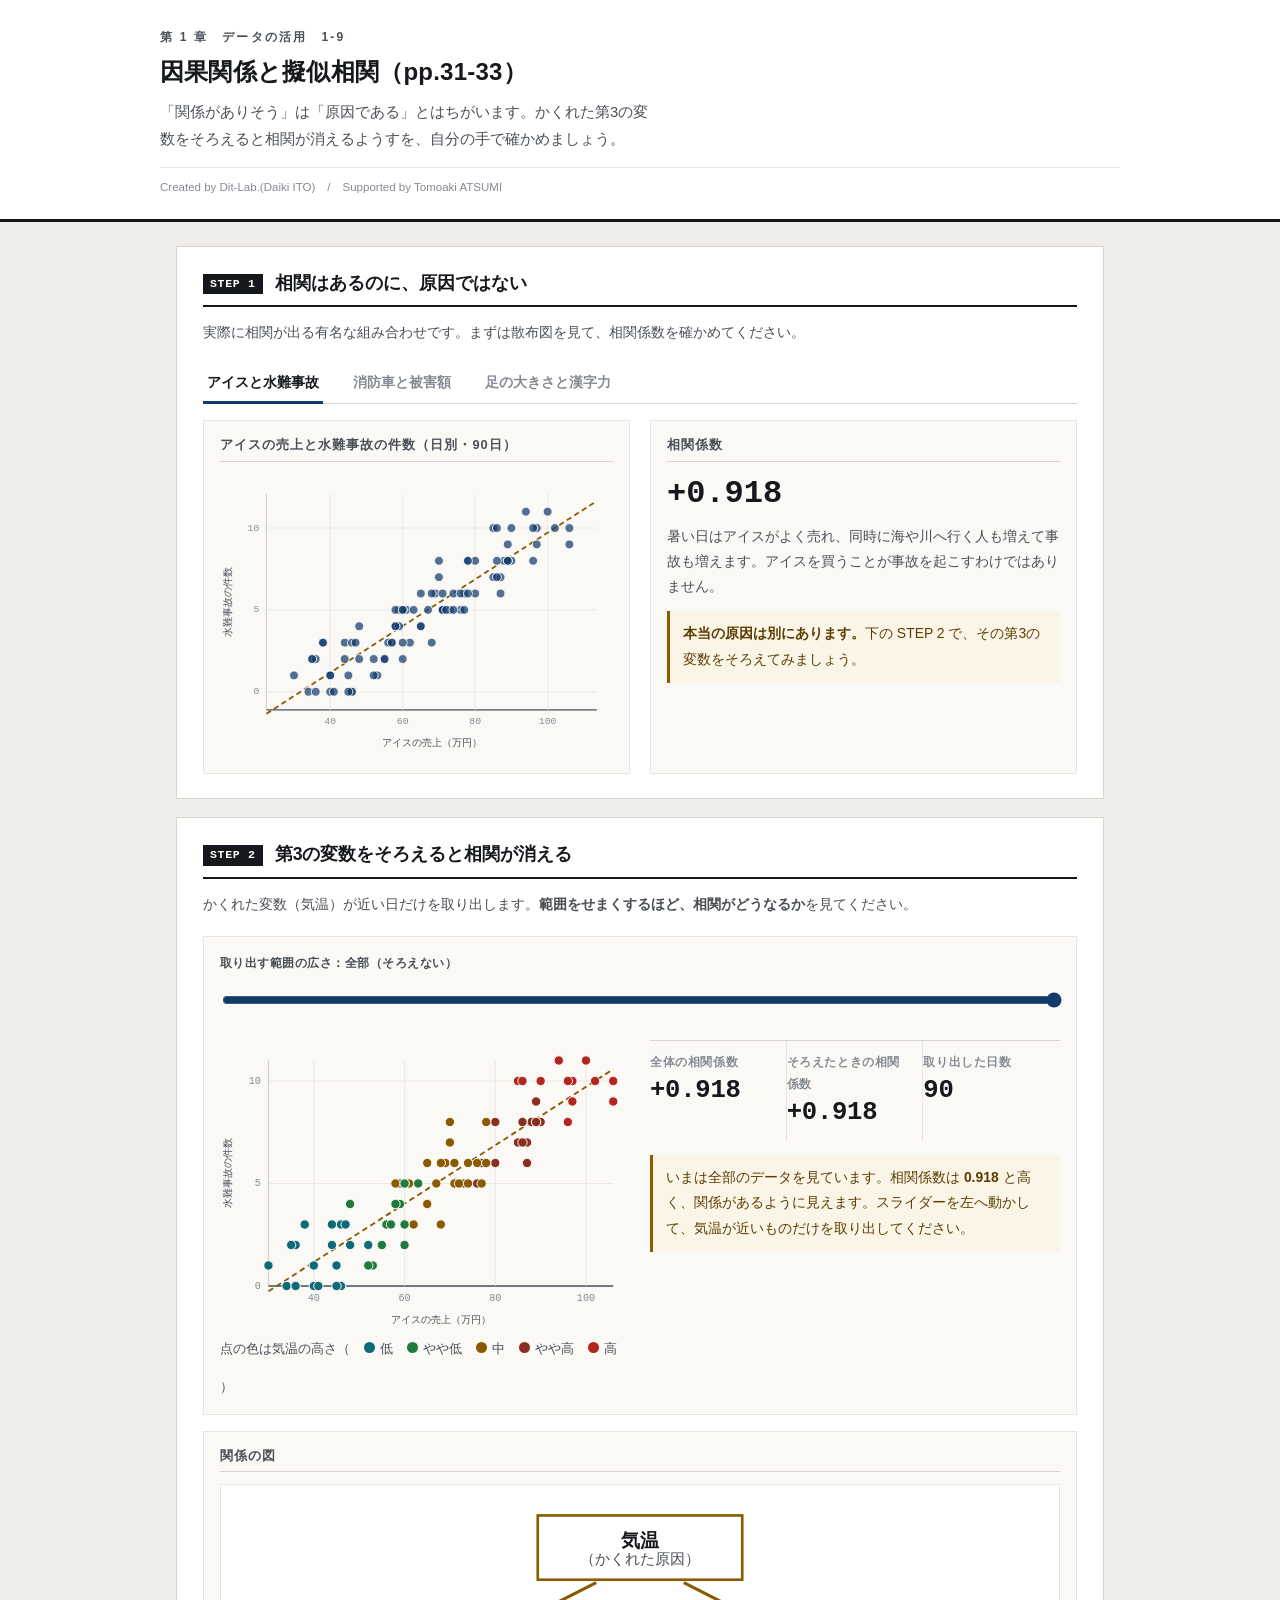
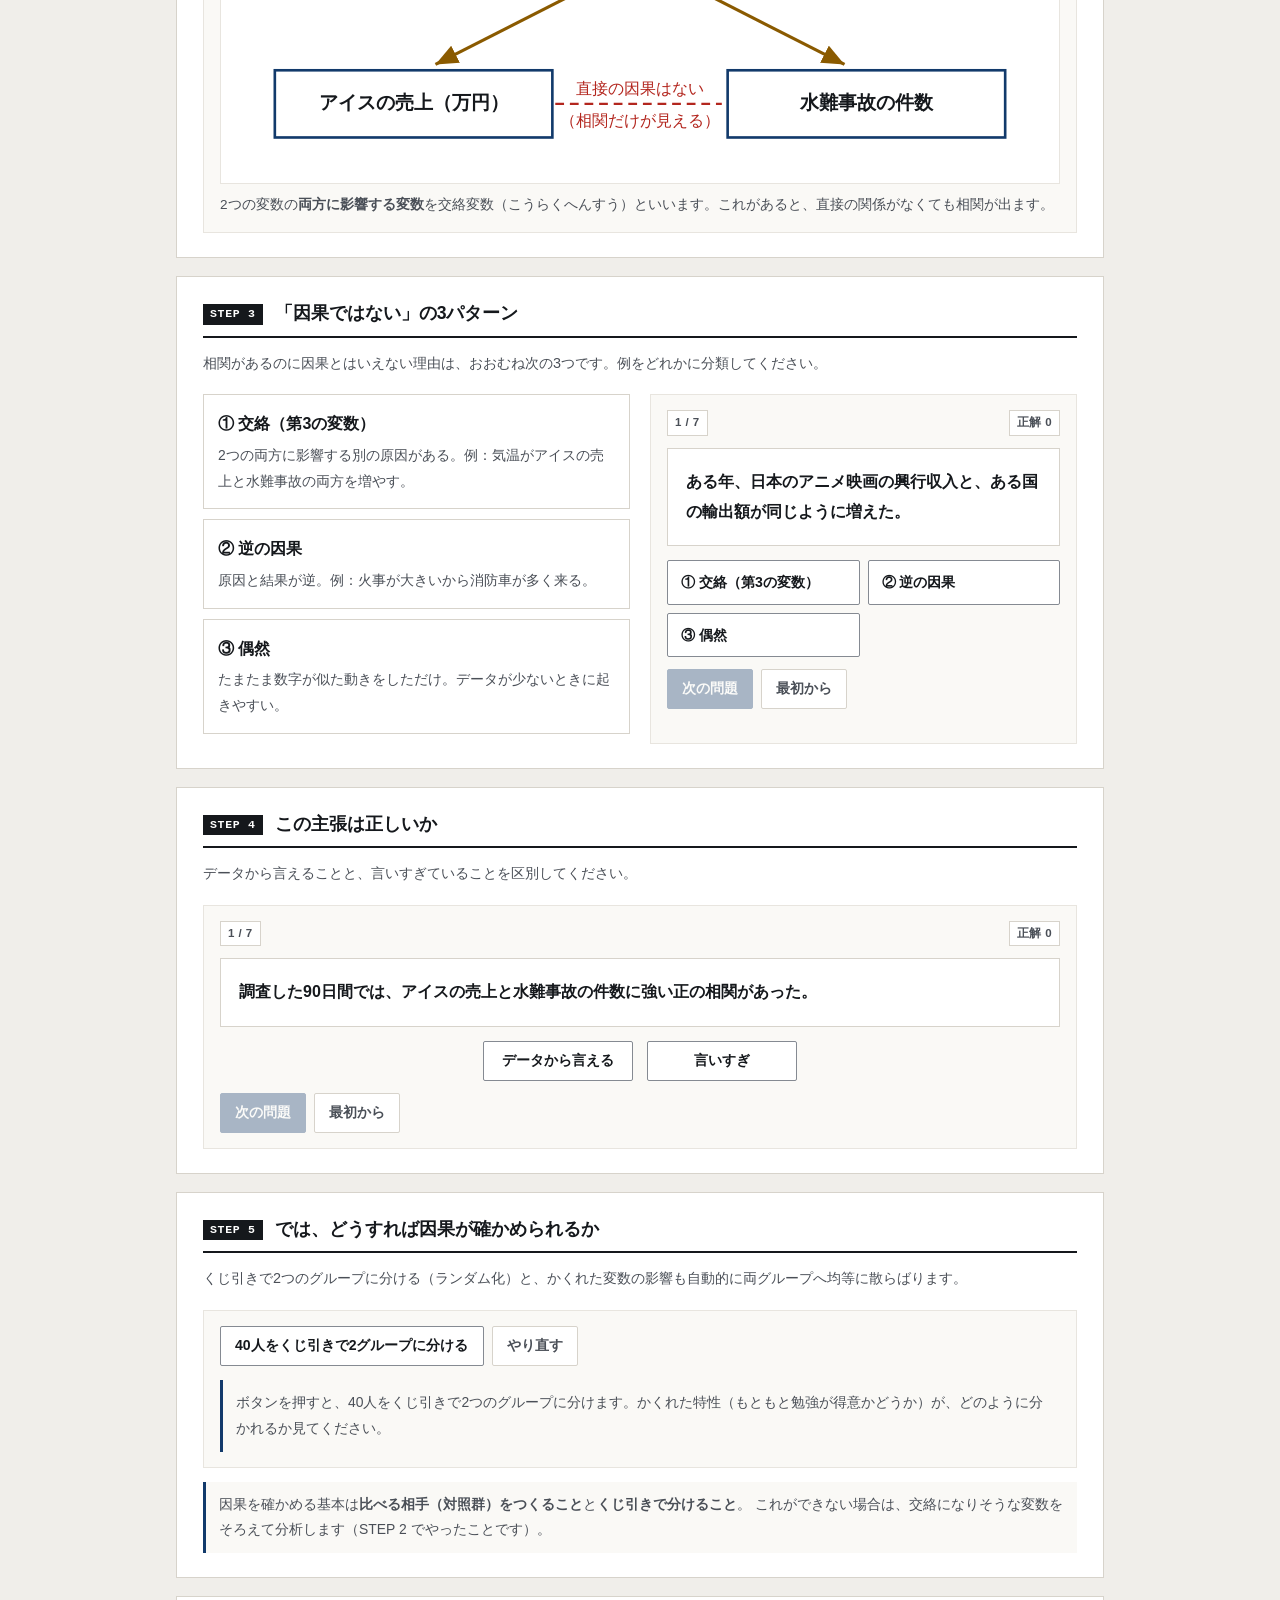
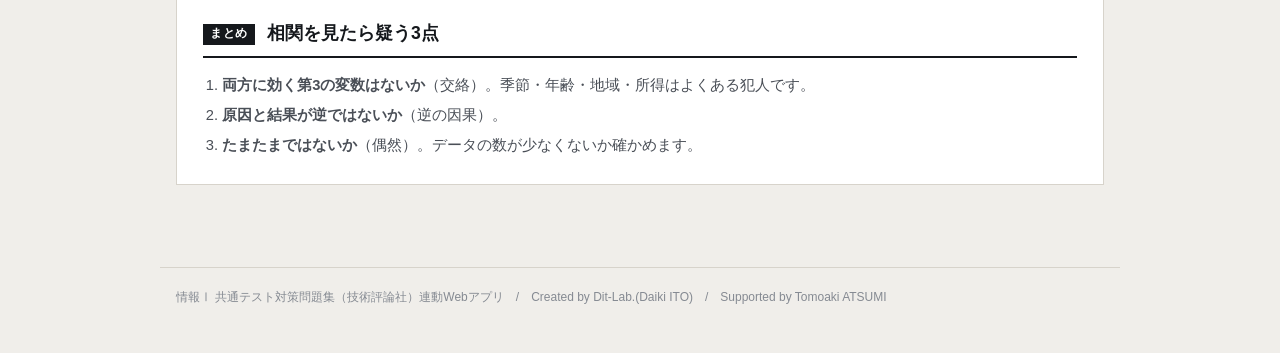
==== index.html @ 7feb1d15 "feat: Streamlit版を静的Webアプリ化しGitHub Pagesで公開" ====
<!DOCTYPE html>
<html lang="ja">
<head>
<meta charset="UTF-8">
<meta name="viewport" content="width=device-width, initial-scale=1.0">
<title>因果関係と擬似相関｜情報Ⅰ共通テスト対策問題集</title>
<meta name="description" content="「関係がありそう」は「原因である」とはちがいます。かくれた第3の変数をそろえると相関が消えるようすを、自分の手で確かめましょう。">
<link rel="icon" href="data:image/svg+xml,%3Csvg xmlns=%22http://www.w3.org/2000/svg%22 viewBox=%220 0 32 32%22%3E%3Crect width=%2232%22 height=%2232%22 fill=%22%2315181c%22/%3E%3Ctext x=%2216%22 y=%2222%22 font-size=%2218%22 font-family=%22monospace%22 fill=%22%23fff%22 text-anchor=%22middle%22%3E01%3C/text%3E%3C/svg%3E">
<link rel="stylesheet" href="css/style.css">
<link rel="stylesheet" href="css/app.css">
</head>
<body>

<header class="app-header">
  <div class="inner">
    <span class="eyebrow">第 1 章　データの活用　1-9</span>
    <h1>因果関係と擬似相関（pp.31-33）</h1>
    <p class="lead">「関係がありそう」は「原因である」とはちがいます。かくれた第3の変数をそろえると相関が消えるようすを、自分の手で確かめましょう。</p>
    <p class="credit">Created by Dit-Lab.(Daiki ITO)　/　Supported by Tomoaki ATSUMI</p>
  </div>
</header>

<main class="wrap">
  <section class="step" id="step1">
    <h2><span class="no">STEP 1</span>相関はあるのに、原因ではない</h2>
    <p class="desc">実際に相関が出る有名な組み合わせです。まずは散布図を見て、相関係数を確かめてください。</p>

    <div class="seg" role="group" aria-label="事例の切り替え">
      <button data-case="0" aria-pressed="true">アイスと水難事故</button>
      <button data-case="1" aria-pressed="false">消防車と被害額</button>
      <button data-case="2" aria-pressed="false">足の大きさと漢字力</button>
    </div>

    <div class="grid c2" style="margin-top:16px">
      <div class="panel">
        <h3 id="caseTitle"></h3>
        <div id="caseChart"></div>
        <div class="legendrow" id="caseLegend"></div>
      </div>
      <div class="panel">
        <h3>相関係数</h3>
        <div class="rbig" id="caseR">—</div>
        <p class="why" id="caseWhy" style="margin-top:10px"></p>
        <div class="note warn" style="margin-top:12px">
          <strong>本当の原因は別にあります。</strong>下の STEP 2 で、その第3の変数をそろえてみましょう。
        </div>
      </div>
    </div>
  </section>

  <section class="step" id="step2">
    <h2><span class="no">STEP 2</span>第3の変数をそろえると相関が消える</h2>
    <p class="desc">かくれた変数（<span id="lurkName"></span>）が近い日だけを取り出します。<strong>範囲をせまくするほど、相関がどうなるか</strong>を見てください。</p>

    <div class="panel">
      <label class="fld" for="strat">取り出す範囲の広さ：<span class="mono" id="stratV"></span></label>
      <input type="range" id="strat" min="1" max="10" step="1" value="10">
      <div class="grid c2" style="margin-top:14px">
        <div>
          <div id="stratChart"></div>
          <div class="legendrow" id="stratLegend"></div>
        </div>
        <div>
          <div class="metrics">
            <div class="metric"><div class="k">全体の相関係数</div><div class="v" id="rAll">—</div></div>
            <div class="metric"><div class="k">そろえたときの相関係数</div><div class="v" id="rStrat">—</div></div>
            <div class="metric"><div class="k">取り出した日数</div><div class="v" id="nStrat">—</div></div>
          </div>
          <div class="note" id="stratNote" style="margin-top:14px"></div>
        </div>
      </div>
    </div>

    <div class="panel" style="margin-top:16px">
      <h3>関係の図</h3>
      <div class="diagram" id="diagram"></div>
      <p class="why" style="margin-top:8px">2つの変数の<strong>両方に影響する変数</strong>を交絡変数（こうらくへんすう）といいます。これがあると、直接の関係がなくても相関が出ます。</p>
    </div>
  </section>

  <section class="step" id="step3">
    <h2><span class="no">STEP 3</span>「因果ではない」の3パターン</h2>
    <p class="desc">相関があるのに因果とはいえない理由は、おおむね次の3つです。例をどれかに分類してください。</p>

    <div class="grid c2">
      <div>
        <div class="patcard"><b>① 交絡（第3の変数）</b><p>2つの両方に影響する別の原因がある。例：気温がアイスの売上と水難事故の両方を増やす。</p></div>
        <div class="patcard"><b>② 逆の因果</b><p>原因と結果が逆。例：火事が大きいから消防車が多く来る。</p></div>
        <div class="patcard"><b>③ 偶然</b><p>たまたま数字が似た動きをしただけ。データが少ないときに起きやすい。</p></div>
      </div>
      <div class="panel">
        <div class="qhead">
          <span class="badge" id="pProgress">1 / 1</span>
          <span class="badge">正解 <span class="score" id="pScore">0</span></span>
        </div>
        <div class="card-q"><div class="q-scene" id="pText"></div></div>
        <div class="choice4" id="pChoices"></div>
        <div class="note" id="pFb" hidden style="margin-top:12px"></div>
        <div class="btn-row" style="margin-top:12px">
          <button class="btn primary" id="pNext" disabled>次の問題</button>
          <button class="btn ghost" id="pReset">最初から</button>
        </div>
      </div>
    </div>
  </section>

  <section class="step" id="step4">
    <h2><span class="no">STEP 4</span>この主張は正しいか</h2>
    <p class="desc">データから言えることと、言いすぎていることを区別してください。</p>
    <div class="panel">
      <div class="qhead">
        <span class="badge" id="jProgress">1 / 1</span>
        <span class="badge">正解 <span class="score" id="jScore">0</span></span>
      </div>
      <div class="card-q"><div class="q-scene" id="jText"></div></div>
      <div class="btn-row" style="justify-content:center;gap:14px">
        <button class="btn" id="jOk" style="min-width:150px">データから言える</button>
        <button class="btn" id="jNg" style="min-width:150px">言いすぎ</button>
      </div>
      <div class="note" id="jFb" hidden style="margin-top:12px"></div>
      <div class="btn-row" style="margin-top:12px">
        <button class="btn primary" id="jNext" disabled>次の問題</button>
        <button class="btn ghost" id="jReset">最初から</button>
      </div>
    </div>
  </section>

  <section class="step" id="step5">
    <h2><span class="no">STEP 5</span>では、どうすれば因果が確かめられるか</h2>
    <p class="desc">くじ引きで2つのグループに分ける（ランダム化）と、かくれた変数の影響も自動的に両グループへ均等に散らばります。</p>
    <div class="panel">
      <div class="btn-row">
        <button class="btn" id="runTrial">40人をくじ引きで2グループに分ける</button>
        <button class="btn ghost" id="resetTrial">やり直す</button>
      </div>
      <div id="trialChart" style="margin-top:14px"></div>
      <div class="note" id="trialNote" style="margin-top:12px"></div>
    </div>
    <div class="note info" style="margin-top:14px">
      因果を確かめる基本は<strong>比べる相手（対照群）をつくること</strong>と<strong>くじ引きで分けること</strong>。
      これができない場合は、交絡になりそうな変数をそろえて分析します（STEP 2 でやったことです）。
    </div>
  </section>

  <section class="step">
    <h2><span class="no">まとめ</span>相関を見たら疑う3点</h2>
    <ol style="margin:0;padding-left:1.3em;color:var(--ink-2);font-size:.92rem;line-height:2.05">
      <li><strong>両方に効く第3の変数はないか</strong>（交絡）。季節・年齢・地域・所得はよくある犯人です。</li>
      <li><strong>原因と結果が逆ではないか</strong>（逆の因果）。</li>
      <li><strong>たまたまではないか</strong>（偶然）。データの数が少なくないか確かめます。</li>
    </ol>
  </section>

</main>

<footer class="app-footer">
  情報Ⅰ 共通テスト対策問題集（技術評論社）連動Webアプリ　/　Created by Dit-Lab.(Daiki ITO)　/　Supported by Tomoaki ATSUMI
</footer>

<script src="js/chart.js"></script>
<script src="js/app.js"></script>
</body>
</html>
---- css/style.css ----
/* =========================================================
   情報Ⅰ 共通テスト対策問題集 — Web アプリ共通スタイル
   紙面（参考書）に寄せた設計。装飾色は使わず、色は意味を持つときだけ。
   ========================================================= */

:root{
  --paper:#ffffff;
  --paper-2:#faf9f6;      /* うすい紙 */
  --bg:#f0eeea;           /* 台紙 */
  --ink:#15181c;
  --ink-2:#4a4f57;
  --ink-3:#858a92;
  --rule:#d7d3cb;         /* 罫線 */
  --rule-2:#e8e5df;
  --accent:#123a6b;       /* 濃紺。主要操作と現在地だけに使う */
  --accent-w:#e9eef6;
  --zero:#c0392b;         /* 左＝0 */
  --one:#1d4ed8;          /* 右＝1 */
  --ok:#1f7a3d;   --ok-bg:#eef6f0;
  --ng:#b3261e;   --ng-bg:#fbefee;
  --warn:#8a5a00; --warn-bg:#fbf5e8;
  --font:"Hiragino Kaku Gothic ProN","Hiragino Sans","Yu Gothic Medium","Yu Gothic",
         "Noto Sans JP",Meiryo,-apple-system,BlinkMacSystemFont,sans-serif;
  --mono:"SFMono-Regular",Menlo,Consolas,"Courier New",monospace;
}

*{box-sizing:border-box}
[hidden]{display:none !important}
html{-webkit-text-size-adjust:100%}
body{
  margin:0; background:var(--bg); color:var(--ink);
  font-family:var(--font); font-size:16px; line-height:1.85;
  font-feature-settings:"palt" 1;
}
h1,h2,h3,h4{line-height:1.45; margin:0; font-weight:700}
p{margin:0 0 .75em} p:last-child{margin-bottom:0}
a{color:var(--accent)}

/* ---------- 標題 ---------- */
.app-header{background:var(--paper); border-bottom:3px solid var(--ink); padding:26px 20px 20px}
.app-header .inner{max-width:960px; margin:0 auto}
.app-header .eyebrow{
  font-size:.75rem; font-weight:700; color:var(--ink-2); letter-spacing:.18em;
  display:block; margin-bottom:7px;
}
.app-header h1{font-size:1.5rem; letter-spacing:.01em}
.app-header .lead{font-size:.92rem; color:var(--ink-2); margin-top:9px; max-width:60ch}
.app-header .credit{
  font-size:.72rem; color:var(--ink-3); margin-top:14px;
  padding-top:9px; border-top:1px solid var(--rule-2);
}

/* ---------- 版面 ---------- */
.wrap{max-width:960px; margin:0 auto; padding:24px 16px 64px}
.step{background:var(--paper); border:1px solid var(--rule); padding:24px 26px; margin-bottom:18px}
.step > h2{
  display:flex; align-items:baseline; gap:12px; font-size:1.1rem;
  padding-bottom:9px; border-bottom:2px solid var(--ink); margin-bottom:12px;
}
.step > h2 .no{
  flex:none; font-family:var(--mono); font-size:.72rem; font-weight:700;
  background:var(--ink); color:var(--paper); padding:2px 7px; letter-spacing:.06em;
  position:relative; top:-2px;
}
.step > .desc{color:var(--ink-2); font-size:.9rem; margin-bottom:18px}
.step[hidden]{display:none}

.grid{display:grid; gap:20px}
.grid > *{min-width:0}          /* 子の中身で列が広がるのを防ぐ */
@media(min-width:800px){ .grid.c2{grid-template-columns:1fr 1fr} }

.panel{border:1px solid var(--rule-2); background:var(--paper-2); padding:15px 16px; min-width:0}
.panel > h3{
  font-size:.8rem; font-weight:700; color:var(--ink-2); letter-spacing:.08em;
  margin-bottom:12px; padding-bottom:6px; border-bottom:1px solid var(--rule);
}

/* ---------- 部品 ---------- */
.btn{
  appearance:none; border:1px solid var(--ink-3); background:var(--paper); color:var(--ink);
  font-family:inherit; font-size:.88rem; font-weight:700; padding:8px 14px;
  border-radius:2px; cursor:pointer; min-height:40px; line-height:1.4;
  transition:background .12s, border-color .12s, color .12s;
}
.btn:hover:not(:disabled){background:var(--accent-w); border-color:var(--accent); color:var(--accent)}
.btn:disabled{opacity:.35; cursor:not-allowed}
.btn.primary{background:var(--accent); color:var(--paper); border-color:var(--accent)}
.btn.primary:hover:not(:disabled){background:#0d2c53; color:var(--paper)}
.btn.ghost{border-color:var(--rule); color:var(--ink-2)}
.btn.sm{font-size:.8rem; padding:5px 10px; min-height:34px}
.btn-row{display:flex; flex-wrap:wrap; gap:8px; align-items:center}

/* タブ（見出し下線式） */
.seg{display:flex; gap:0; border-bottom:1px solid var(--rule)}
.seg button{
  appearance:none; border:0; background:transparent; font-family:inherit; font-size:.88rem;
  font-weight:700; color:var(--ink-3); padding:9px 4px; margin-right:26px; cursor:pointer;
  border-bottom:3px solid transparent; margin-bottom:-1px; min-height:40px;
}
.seg button:hover{color:var(--ink-2)}
.seg button[aria-pressed="true"]{color:var(--ink); border-bottom-color:var(--accent)}

label.fld{display:block; font-size:.78rem; font-weight:700; color:var(--ink-2); margin-bottom:5px; letter-spacing:.04em}
input[type=text], textarea, input[type=number]{
  width:100%; font-family:inherit; font-size:1rem; color:var(--ink);
  border:1px solid var(--ink-3); border-radius:2px; padding:9px 11px;
  background:var(--paper); min-height:42px;
}
input:focus, textarea:focus{outline:2px solid var(--accent); outline-offset:-1px; border-color:var(--accent)}
.btn:focus-visible, .seg button:focus-visible, .node-card:focus-visible{outline:2px solid var(--accent); outline-offset:2px}
textarea{resize:vertical; line-height:1.7}
.mono{font-family:var(--mono)}

table.tbl{width:100%; border-collapse:collapse; font-size:.89rem}
table.tbl th, table.tbl td{border-bottom:1px solid var(--rule-2); padding:7px 10px; text-align:right}
table.tbl th:first-child, table.tbl td:first-child{text-align:left}
table.tbl thead th{border-bottom:1.5px solid var(--ink); font-size:.76rem; color:var(--ink-2); font-weight:700; white-space:nowrap}
.tbl-scroll{overflow-x:auto; -webkit-overflow-scrolling:touch; max-width:100%}

.note{padding:10px 13px; font-size:.87rem; border-left:3px solid var(--ink-3); background:var(--paper-2)}
.note.ok{background:var(--ok-bg); border-left-color:var(--ok); color:#123f22}
.note.ng{background:var(--ng-bg); border-left-color:var(--ng); color:#6d1a15}
.note.info{background:var(--paper-2); border-left-color:var(--accent); color:var(--ink-2)}
.note.warn{background:var(--warn-bg); border-left-color:var(--warn); color:#5c3d00}
.note[hidden]{display:none}

.badge{
  display:inline-block; font-size:.72rem; font-weight:700; padding:1px 7px;
  border:1px solid var(--rule); color:var(--ink-2); background:var(--paper); letter-spacing:.04em;
}

/* 数値は罫線で仕切るだけ。カードにしない */
.metrics{display:flex; flex-wrap:wrap; gap:0; border-top:1px solid var(--rule)}
.metric{flex:1 1 130px; padding:11px 14px 11px 0; border-right:1px solid var(--rule-2)}
.metric:last-child{border-right:0}
.metric .k{font-size:.74rem; color:var(--ink-3); font-weight:700; letter-spacing:.05em}
.metric .v{font-size:1.6rem; font-weight:700; line-height:1.3; font-family:var(--mono); letter-spacing:-.01em}
.metric .s{font-size:.76rem; color:var(--ink-2)}

.bit0{color:var(--zero); font-weight:700}
.bit1{color:var(--one); font-weight:700}

.app-footer{
  max-width:960px; margin:0 auto; padding:18px 16px 44px; color:var(--ink-3);
  font-size:.75rem; border-top:1px solid var(--rule);
}
.sr-only{position:absolute;width:1px;height:1px;overflow:hidden;clip:rect(0 0 0 0);white-space:nowrap}

@media(max-width:640px){
  body{font-size:15px}
  .app-header{padding:20px 16px 16px}
  .app-header h1{font-size:1.16rem}
  .wrap{padding:16px 12px 52px}
  .step{padding:18px 15px}
  .seg button{margin-right:18px; font-size:.84rem}
  .metric{flex-basis:50%; border-right:0}
}
@media (prefers-reduced-motion:reduce){ *{animation:none!important; transition:none!important} }
---- css/app.css ----
.qhead{display:flex; justify-content:space-between; align-items:center; margin-bottom:12px}
.card-q{border:1px solid var(--rule); background:var(--paper); padding:18px; margin-bottom:14px}
.q-scene{font-size:1rem; font-weight:700; line-height:1.9}
.choice4{display:grid; gap:8px; grid-template-columns:repeat(auto-fit,minmax(150px,1fr))}
.choice4 .btn{text-align:left; line-height:1.6; padding:10px 13px}
.choice4 .btn.correct{background:var(--ok-bg); border-color:var(--ok); color:var(--ok)}
.choice4 .btn.wrong{background:var(--ng-bg); border-color:var(--ng); color:var(--ng)}
.choice4.locked{pointer-events:none}
input[type=range]{width:100%; accent-color:var(--accent); height:34px}
.rbig{font-family:var(--mono); font-size:2rem; font-weight:700; line-height:1.25}
.why{font-size:.85rem; color:var(--ink-2); line-height:1.85}
.legendrow{display:flex; gap:14px; flex-wrap:wrap; font-size:.8rem; color:var(--ink-2); margin-top:8px}
.legendrow i{display:inline-block; width:11px; height:11px; margin-right:5px; border-radius:50%}
.diagram{border:1px solid var(--rule-2); background:var(--paper); padding:10px}
.diagram svg{display:block; margin:0 auto; max-width:100%}
.patcard{border:1px solid var(--rule); background:var(--paper); padding:14px; margin-bottom:10px}
.patcard b{display:block; margin-bottom:4px}
.patcard p{font-size:.87rem; color:var(--ink-2); margin:0}
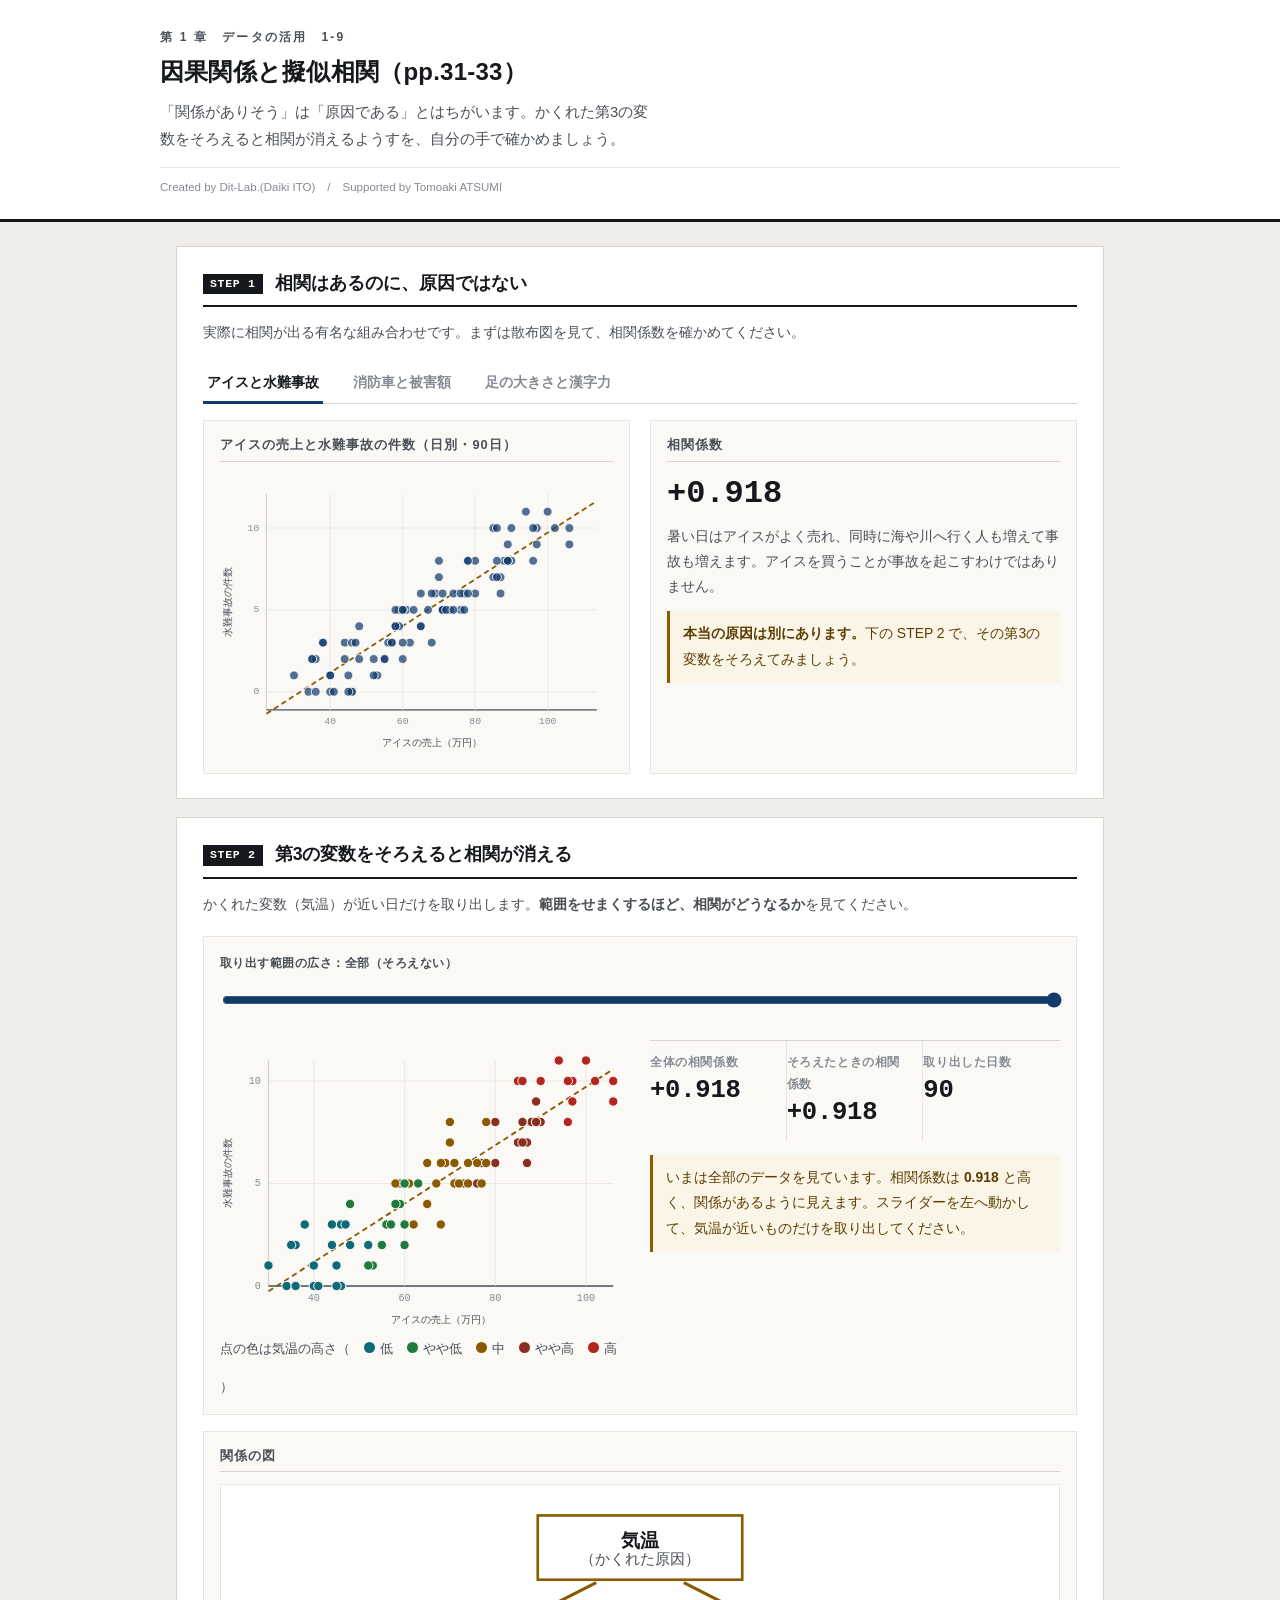
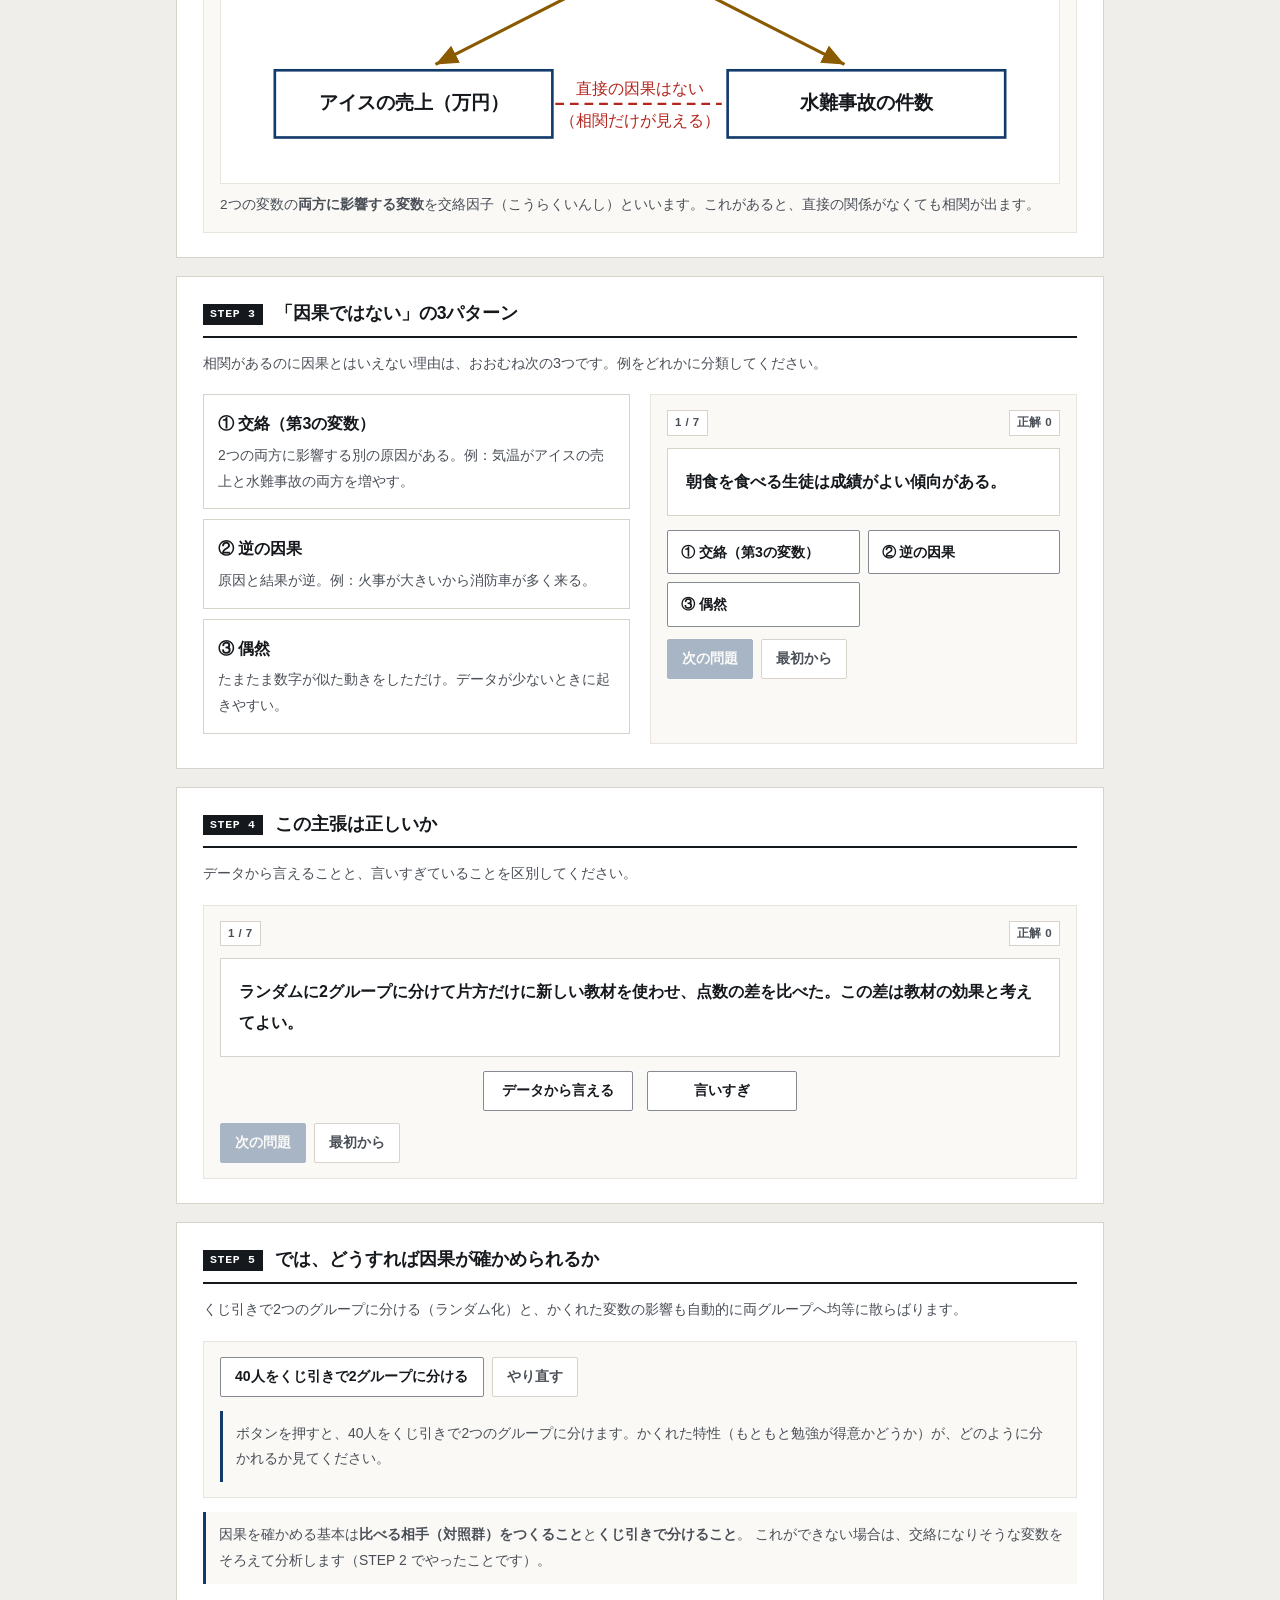
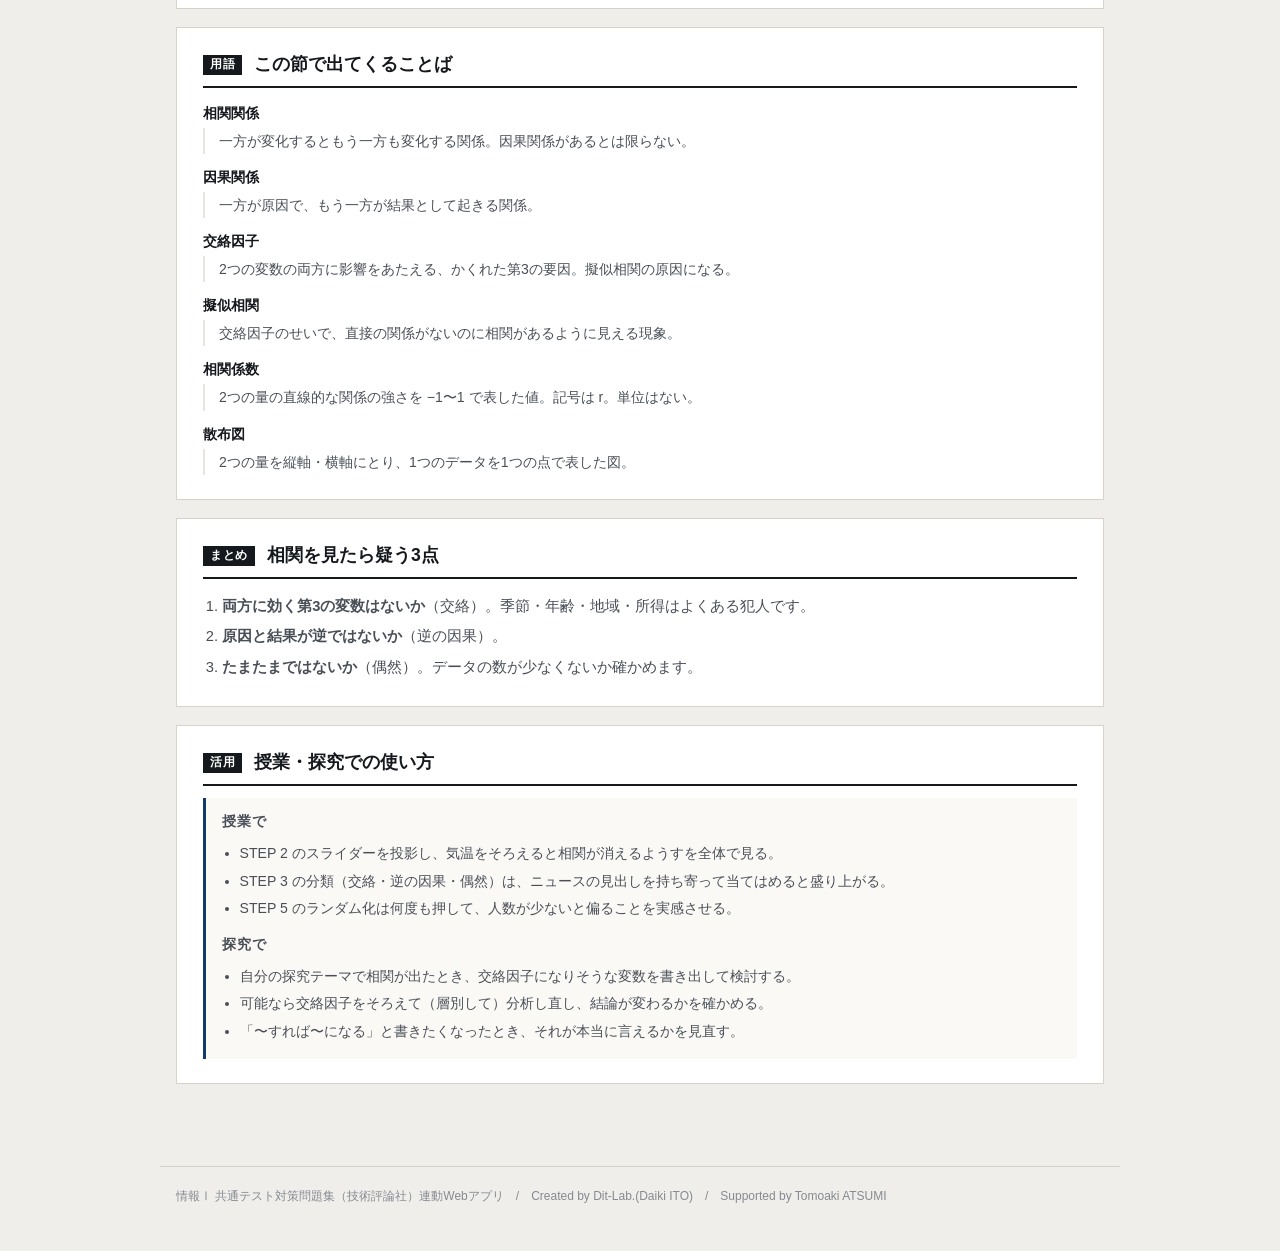
==== commit 11d3cd4f: "fix: 本文の用語に合わせ「交絡変数」を「交絡因子」に統一" ====
--- a/index.html
+++ b/index.html
@@ -74,7 +74,7 @@
     <div class="panel" style="margin-top:16px">
       <h3>関係の図</h3>
       <div class="diagram" id="diagram"></div>
-      <p class="why" style="margin-top:8px">2つの変数の<strong>両方に影響する変数</strong>を交絡変数（こうらくへんすう）といいます。これがあると、直接の関係がなくても相関が出ます。</p>
+      <p class="why" style="margin-top:8px">2つの変数の<strong>両方に影響する変数</strong>を交絡因子（こうらくいんし）といいます。これがあると、直接の関係がなくても相関が出ます。</p>
     </div>
   </section>
 
@@ -142,6 +142,12 @@
     </div>
   </section>
 
+
+  <section class="step" id="glossary">
+    <h2><span class="no">用語</span>この節で出てくることば</h2>
+    <div id="glossBox"></div>
+  </section>
+
   <section class="step">
     <h2><span class="no">まとめ</span>相関を見たら疑う3点</h2>
     <ol style="margin:0;padding-left:1.3em;color:var(--ink-2);font-size:.92rem;line-height:2.05">
@@ -151,13 +157,33 @@
     </ol>
   </section>
 
+  <section class="step">
+    <h2><span class="no">活用</span>授業・探究での使い方</h2>
+    <div class="use-note">
+      <h3>授業で</h3>
+      <ul>
+        <li>STEP 2 のスライダーを投影し、気温をそろえると相関が消えるようすを全体で見る。</li>
+        <li>STEP 3 の分類（交絡・逆の因果・偶然）は、ニュースの見出しを持ち寄って当てはめると盛り上がる。</li>
+        <li>STEP 5 のランダム化は何度も押して、人数が少ないと偏ることを実感させる。</li>
+      </ul>
+      <h3 style="margin-top:12px">探究で</h3>
+      <ul>
+        <li>自分の探究テーマで相関が出たとき、交絡因子になりそうな変数を書き出して検討する。</li>
+        <li>可能なら交絡因子をそろえて（層別して）分析し直し、結論が変わるかを確かめる。</li>
+        <li>「〜すれば〜になる」と書きたくなったとき、それが本当に言えるかを見直す。</li>
+      </ul>
+    </div>
+  </section>
+
 </main>
 
 <footer class="app-footer">
   情報Ⅰ 共通テスト対策問題集（技術評論社）連動Webアプリ　/　Created by Dit-Lab.(Daiki ITO)　/　Supported by Tomoaki ATSUMI
 </footer>
 
+<script src="js/tools.js"></script>
 <script src="js/chart.js"></script>
+<script src="js/terms.js"></script>
 <script src="js/app.js"></script>
 </body>
 </html>
--- a/css/style.css
+++ b/css/style.css
@@ -156,3 +156,89 @@
   .metric{flex-basis:50%; border-right:0}
 }
 @media (prefers-reduced-motion:reduce){ *{animation:none!important; transition:none!important} }
+
+/* ---------- 自分のデータ・共有・印刷 ---------- */
+.toolbar{display:flex; flex-wrap:wrap; gap:8px; align-items:center; margin-top:12px;
+  padding-top:12px; border-top:1px solid var(--rule-2)}
+.toolbar .hint{font-size:.78rem; color:var(--ink-3)}
+.paste-area{width:100%; min-height:110px; font-family:var(--mono); font-size:.86rem}
+.use-note{background:var(--paper-2); border-left:3px solid var(--accent); padding:14px 16px; font-size:.88rem}
+.use-note h3{font-size:.86rem; letter-spacing:.06em; margin-bottom:8px; color:var(--ink-2)}
+.use-note ol, .use-note ul{margin:0; padding-left:1.25em; line-height:1.95; color:var(--ink-2)}
+
+@media print{
+  body{background:#fff}
+  .app-header{border-bottom:2px solid #000}
+  .step{border:1px solid #bbb; break-inside:avoid; page-break-inside:avoid; margin-bottom:12px}
+  .btn, .seg, .toolbar, input[type=range]{display:none !important}
+  .note{border-left-width:2px}
+  a[href]:after{content:""}
+}
+
+/* ---------- 入力グリッド ---------- */
+.dg-scroll{overflow:auto; -webkit-overflow-scrolling:touch; border:1px solid var(--rule); background:var(--paper); max-height:420px}
+table.dg{border-collapse:collapse; font-family:var(--mono); font-size:.9rem; min-width:100%}
+table.dg th, table.dg td{border:1px solid var(--rule-2); padding:0}
+table.dg thead th{background:var(--paper-2); position:sticky; top:0; z-index:2}
+table.dg .dg-n{background:var(--paper-2); color:var(--ink-3); font-size:.76rem; font-weight:400;
+  text-align:center; min-width:34px; padding:0 4px; position:sticky; left:0; z-index:1}
+table.dg .dg-corner{background:var(--paper-2); min-width:34px; position:sticky; left:0; z-index:3}
+table.dg .dg-act{background:var(--paper-2); width:34px}
+.dg-h, .dg-c{width:100%; min-width:96px; border:0; background:transparent; font-family:inherit;
+  font-size:.9rem; padding:8px 9px; color:var(--ink); min-height:38px}
+.dg-h{font-weight:700; font-family:var(--font); font-size:.82rem; color:var(--ink-2)}
+.dg-c.num{text-align:right}
+.dg-c:focus, .dg-h:focus{outline:2px solid var(--accent); outline-offset:-2px; background:var(--accent-w)}
+.dg-del{border:0; background:transparent; color:var(--ink-3); cursor:pointer; width:32px; height:34px; font-size:1rem}
+.dg-del:hover{color:var(--ng)}
+.dg-tools{display:flex; flex-wrap:wrap; gap:8px; align-items:center; margin-top:10px}
+.dg-hint{font-size:.76rem; color:var(--ink-3)}
+
+/* ---------- ファイル読み込み ---------- */
+.filebox{display:flex; flex-wrap:wrap; gap:10px; align-items:center; padding:12px;
+  border:1px dashed var(--rule); background:var(--paper-2)}
+.filebox input[type=file]{font-size:.85rem; font-family:inherit; max-width:100%}
+.filebox .sel{max-width:220px}
+.filelabel{display:inline-flex; align-items:center; gap:6px; font-size:.85rem; font-weight:700;
+  border:1px solid var(--ink-3); background:var(--paper); padding:8px 14px; border-radius:2px; cursor:pointer; min-height:40px}
+.filelabel:hover{border-color:var(--accent); color:var(--accent); background:var(--accent-w)}
+.filelabel input{display:none}
+
+/* ---------- 用語解説 ---------- */
+.term{position:relative; border-bottom:1.5px dotted var(--accent); cursor:help; color:var(--accent); font-weight:700}
+.term .term-pop{display:none; position:absolute; left:0; top:1.7em; z-index:50; width:min(300px,78vw);
+  background:var(--paper); border:1px solid var(--ink-3); box-shadow:0 6px 20px rgba(0,0,0,.14);
+  padding:10px 12px; font-size:.82rem; font-weight:400; color:var(--ink-2); line-height:1.75;
+  border-left:3px solid var(--accent); cursor:auto; text-align:left}
+.term .term-pop b{display:block; color:var(--ink); font-size:.86rem; margin-bottom:3px}
+.term.open .term-pop{display:block}
+dl.gloss{margin:0; font-size:.88rem}
+dl.gloss dt{font-weight:700; color:var(--ink); margin-top:10px}
+dl.gloss dt:first-child{margin-top:0}
+dl.gloss dd{margin:2px 0 0; color:var(--ink-2); line-height:1.85; padding-left:1em; border-left:2px solid var(--rule-2)}
+@media print{ .term{border-bottom:0; color:inherit} .term .term-pop{display:none !important} }
+
+/* ---------- スマホ・タブレット ---------- */
+@media (max-width:1024px){
+  /* iOS で入力時に画面が勝手に拡大するのを防ぐ（16px 未満だとズームする） */
+  input[type=text], input[type=number], textarea, select, .dg-c, .dg-h{ font-size:16px }
+  .dg-c, .dg-h{ min-width:110px }
+}
+@media (max-width:820px){
+  .grid.c2{grid-template-columns:1fr}
+  .dg-scroll{max-height:340px}
+  .filebox{flex-direction:column; align-items:stretch}
+  .filebox .sel{max-width:100%}
+  .term .term-pop{left:auto; right:0; width:min(280px,86vw)}
+}
+@media (max-width:480px){
+  .step > h2{font-size:1rem; flex-wrap:wrap}
+  .metrics{gap:0}
+  .metric{flex-basis:50%; padding-right:10px}
+  .metric .v{font-size:1.3rem}
+  .btn{padding:8px 12px}
+  .dg-tools{gap:6px}
+  .dg-hint{width:100%}
+}
+/* タッチ操作でのスクロールを滑らかに */
+.tbl-scroll, .dg-scroll, .tree-box{ -webkit-overflow-scrolling:touch; overscroll-behavior-x:contain }
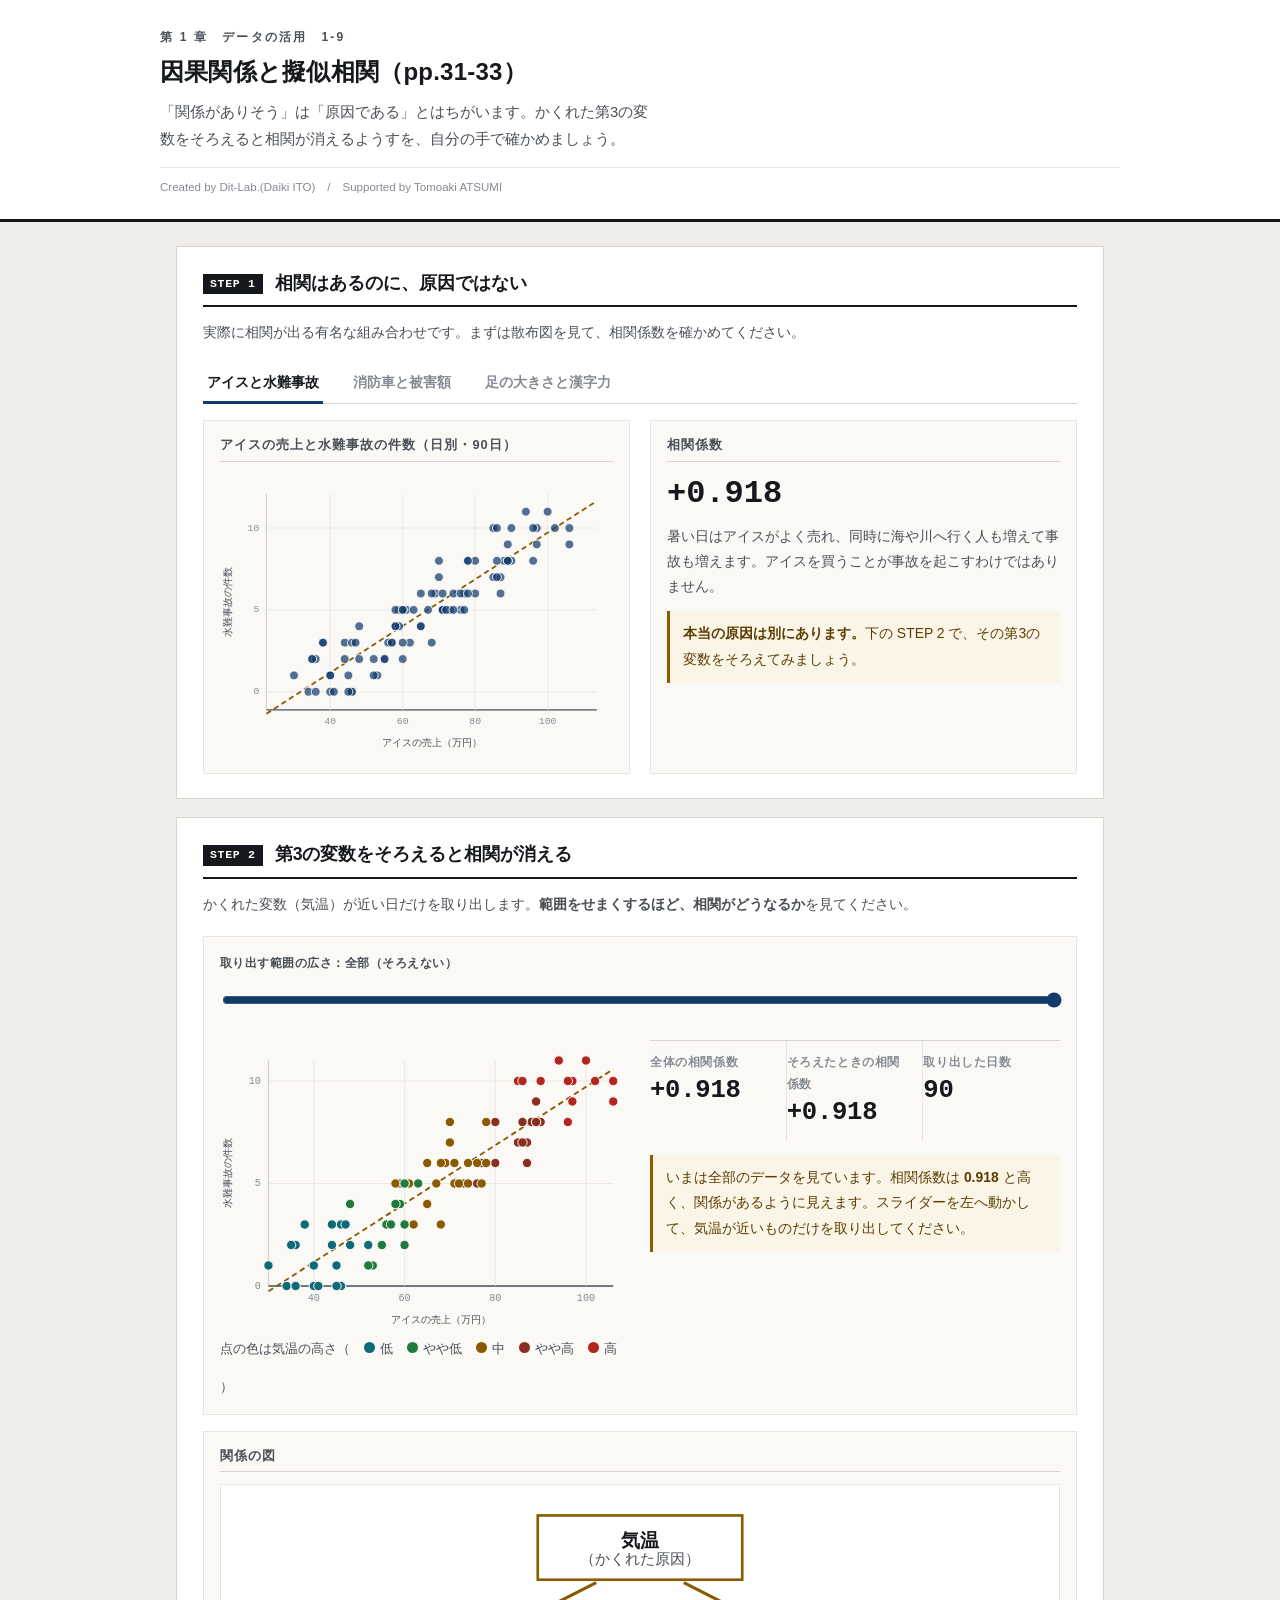
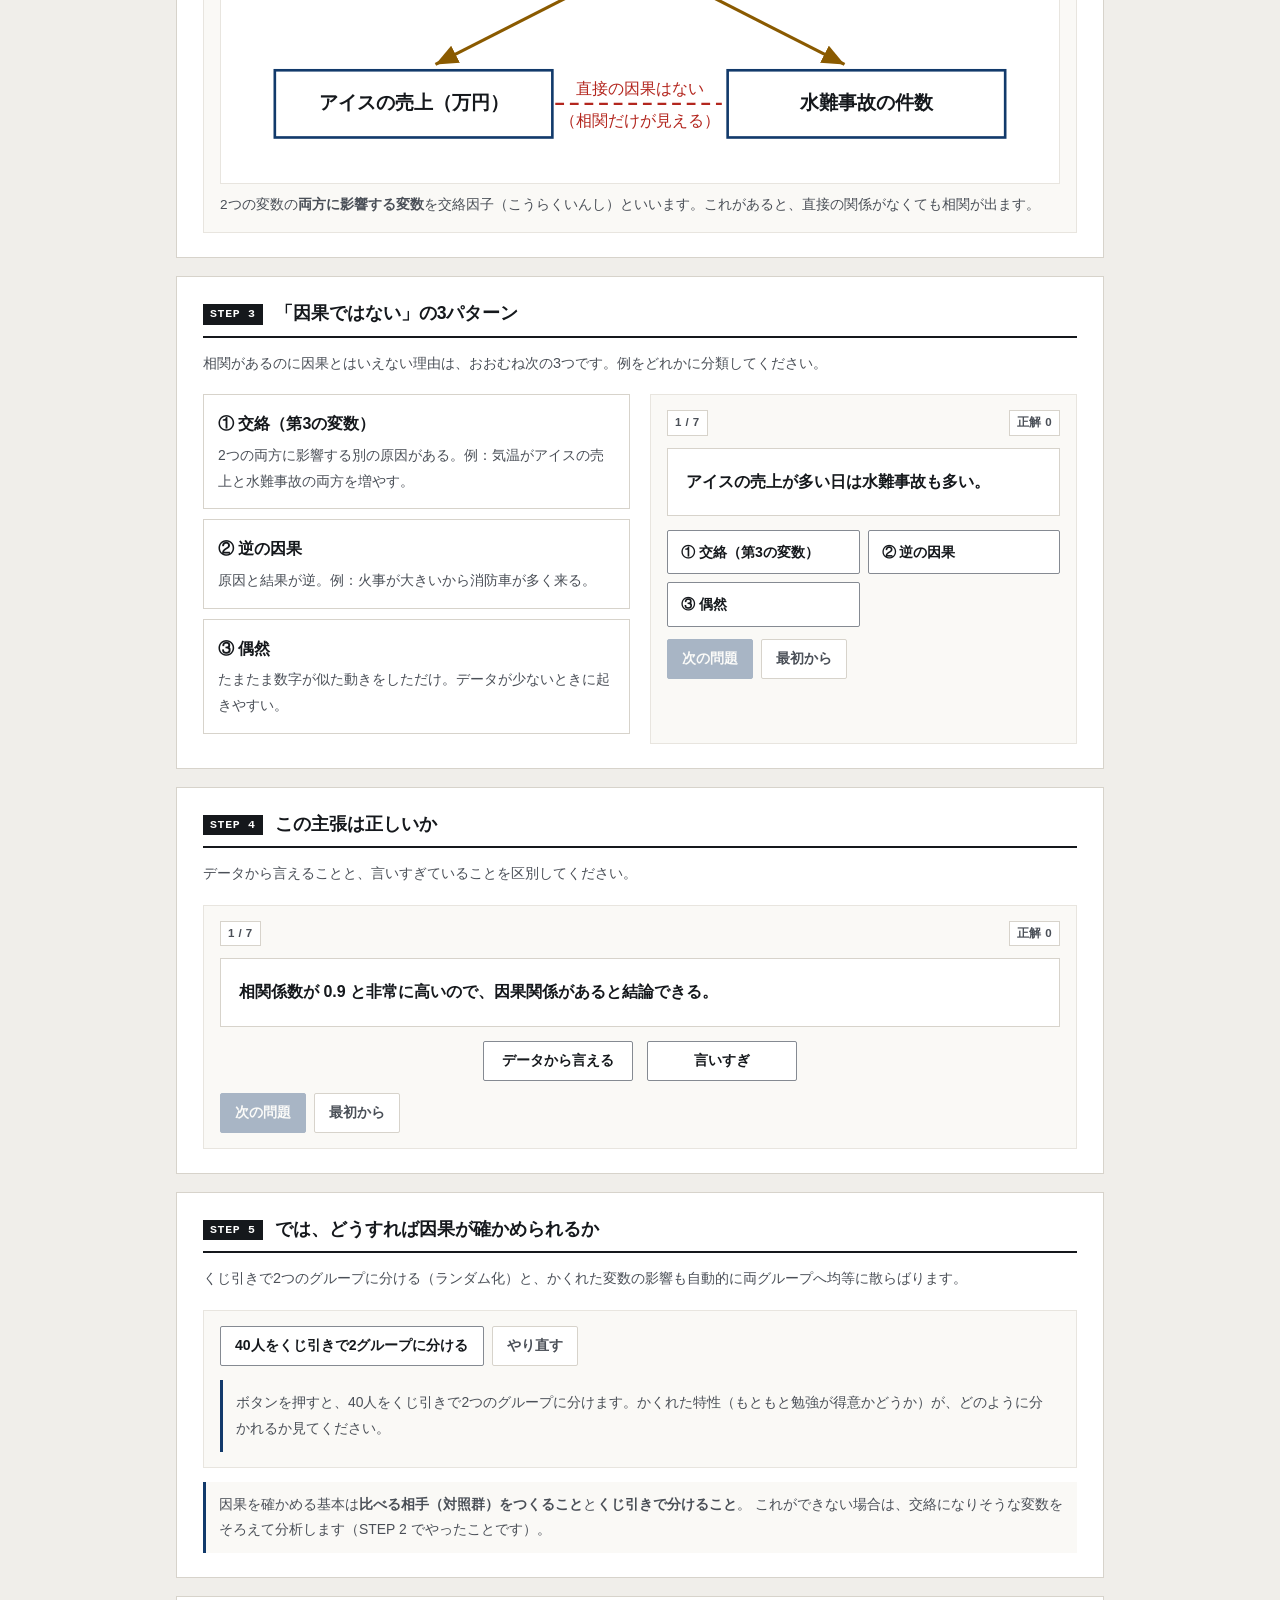
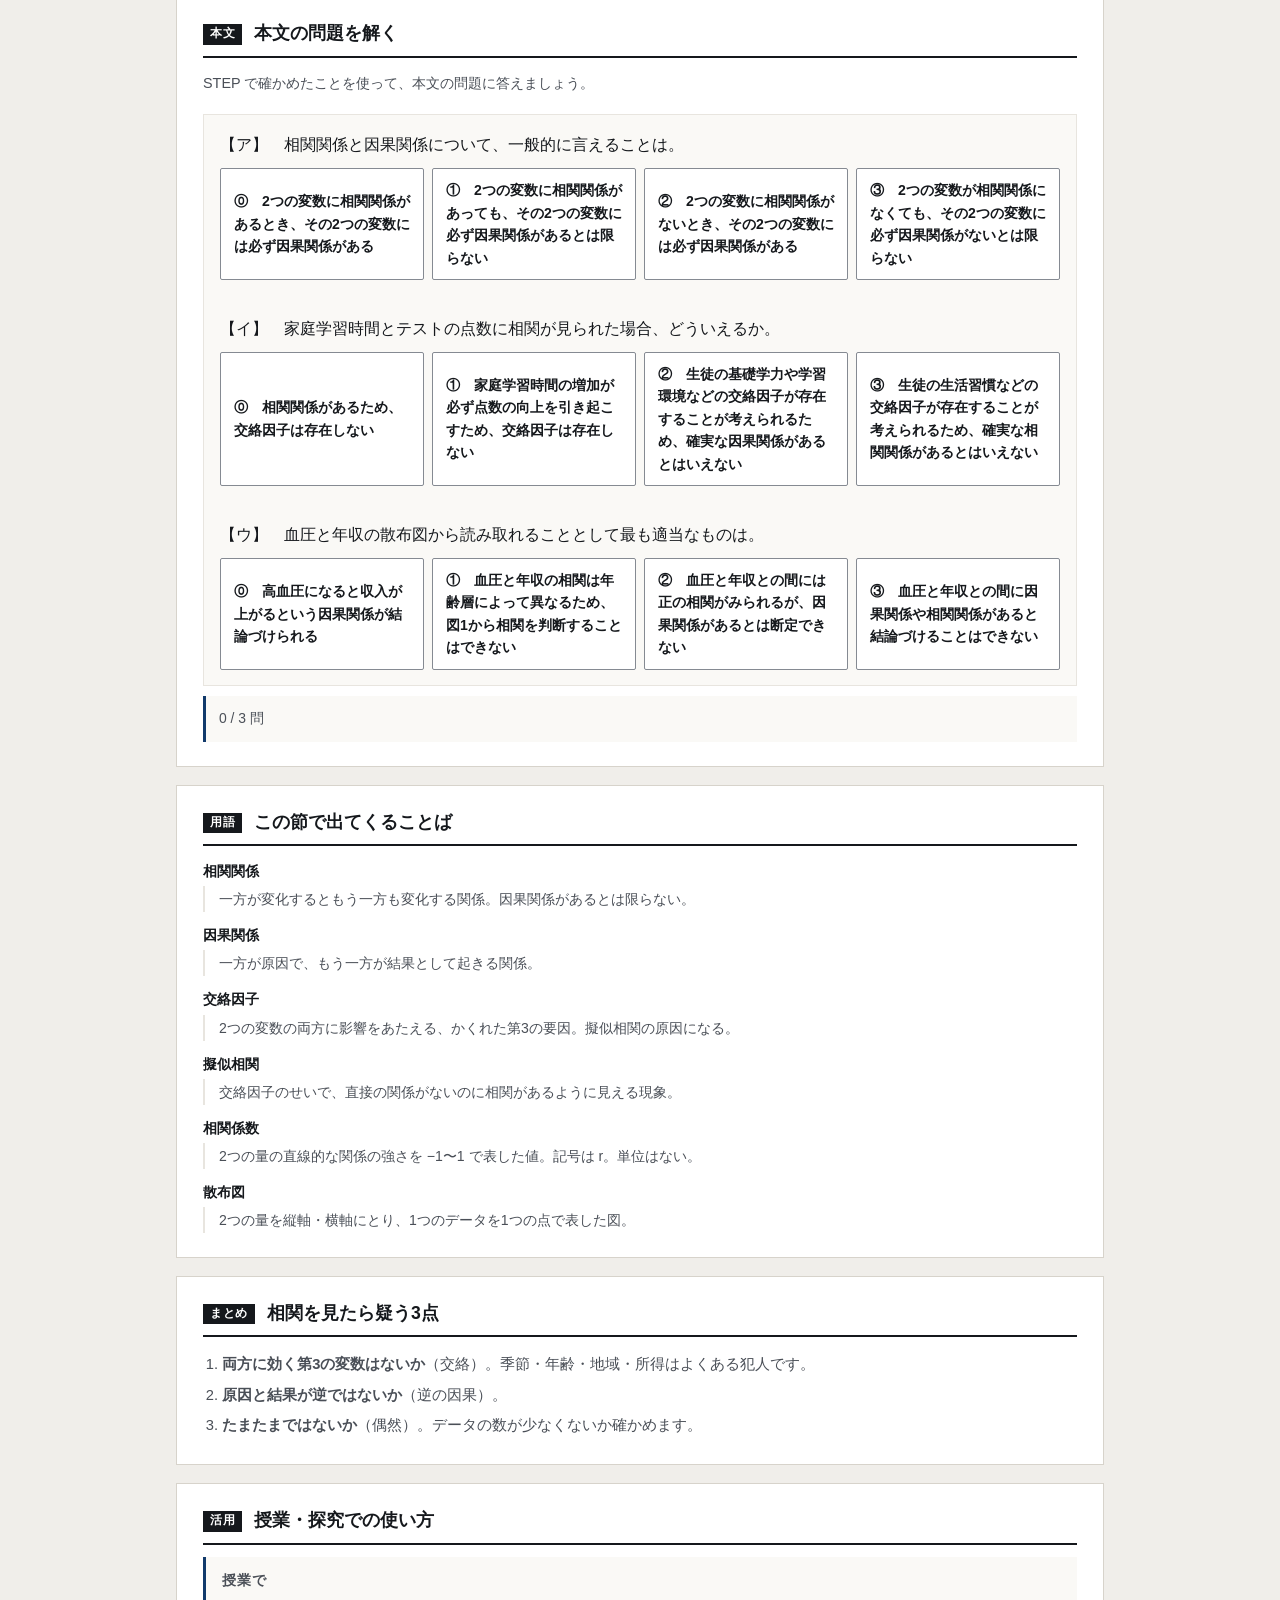
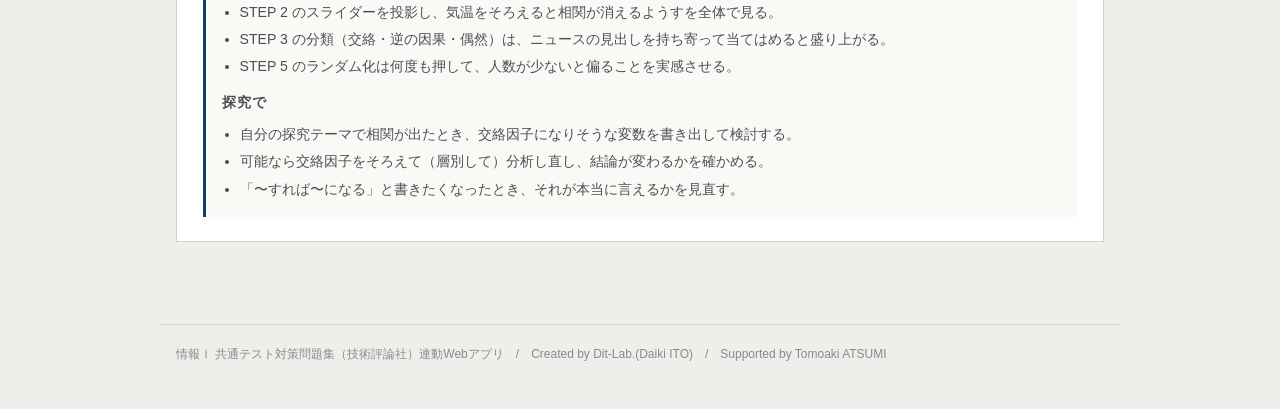
==== commit 58951aee: "feat: 本文の問題（空欄と解答群）をアプリ内で解けるセクションを追加。本文の答えと解説を明示" ====
--- a/index.html
+++ b/index.html
@@ -6,8 +6,8 @@
 <title>因果関係と擬似相関｜情報Ⅰ共通テスト対策問題集</title>
 <meta name="description" content="「関係がありそう」は「原因である」とはちがいます。かくれた第3の変数をそろえると相関が消えるようすを、自分の手で確かめましょう。">
 <link rel="icon" href="data:image/svg+xml,%3Csvg xmlns=%22http://www.w3.org/2000/svg%22 viewBox=%220 0 32 32%22%3E%3Crect width=%2232%22 height=%2232%22 fill=%22%2315181c%22/%3E%3Ctext x=%2216%22 y=%2222%22 font-size=%2218%22 font-family=%22monospace%22 fill=%22%23fff%22 text-anchor=%22middle%22%3E01%3C/text%3E%3C/svg%3E">
-<link rel="stylesheet" href="css/style.css">
-<link rel="stylesheet" href="css/app.css">
+<link rel="stylesheet" href="css/style.css?v=239696b1">
+<link rel="stylesheet" href="css/app.css?v=c2bbabc5">
 </head>
 <body>
 
@@ -143,6 +143,13 @@
   </section>
 
 
+  <section class="step" id="stepBook">
+    <h2><span class="no">本文</span>本文の問題を解く</h2>
+    <p class="desc">STEP で確かめたことを使って、本文の問題に答えましょう。</p>
+    <div class="panel" id="bookBox"></div>
+    <div class="note" id="bookNote" style="margin-top:10px"></div>
+  </section>
+
   <section class="step" id="glossary">
     <h2><span class="no">用語</span>この節で出てくることば</h2>
     <div id="glossBox"></div>
@@ -181,9 +188,10 @@
   情報Ⅰ 共通テスト対策問題集（技術評論社）連動Webアプリ　/　Created by Dit-Lab.(Daiki ITO)　/　Supported by Tomoaki ATSUMI
 </footer>
 
-<script src="js/tools.js"></script>
-<script src="js/chart.js"></script>
-<script src="js/terms.js"></script>
-<script src="js/app.js"></script>
+<script src="js/tools.js?v=c07db610"></script>
+<script src="js/chart.js?v=fb6e3be1"></script>
+<script src="js/terms.js?v=01bda077"></script>
+<script src="js/quiz.js?v=5d6779cc"></script>
+<script src="js/app.js?v=0b6ff65b"></script>
 </body>
 </html>
--- a/css/style.css
+++ b/css/style.css
@@ -242,3 +242,28 @@
 }
 /* タッチ操作でのスクロールを滑らかに */
 .tbl-scroll, .dg-scroll, .tree-box{ -webkit-overflow-scrolling:touch; overscroll-behavior-x:contain }
+
+/* 幅指定つきの入力欄がスマートフォンではみ出さないようにする */
+input[type=text], input[type=number], input[type=search], textarea, select{ max-width:100% }
+.btn-row > label{ min-width:0; max-width:100% }
+.btn-row > label input, .btn-row > label select{ max-width:100% }
+
+/* 共通：○×判定・並べかえ（quiz.js 用） */
+.abcde{border:1px solid var(--rule); border-radius:3px; overflow:hidden}
+.abcde > div{border-top:1px solid var(--rule); padding:10px 12px}
+.abcde > div:first-child{border-top:0}
+.abcde .st{display:flex; gap:10px; align-items:flex-start; flex-wrap:wrap}
+.abcde .st .k{font-weight:700; font-family:var(--mono); min-width:1.4em}
+.abcde .st .t{flex:1; min-width:12em}
+.abcde .jb{display:flex; gap:6px}
+.abcde .jb .btn{min-width:3.4em; padding:6px 10px; text-align:center}
+.prep{display:grid; grid-template-columns:repeat(auto-fit,minmax(150px,1fr)); gap:10px; margin-top:10px}
+.prep .slot{border:1px dashed var(--ink-3); border-radius:3px; padding:10px; min-height:92px; background:var(--paper)}
+.prep .slot.filled{border-style:solid}
+.prep .slot .tag{font:700 .74rem/1.4 var(--mono); color:var(--accent); display:block; margin-bottom:6px}
+.prep .slot .txt{font-size:.86rem; line-height:1.7}
+.cards{display:flex; flex-wrap:wrap; gap:8px; margin-top:10px}
+.cards .c{border:1px solid var(--ink-3); border-radius:3px; padding:9px 12px; background:var(--paper);
+  cursor:pointer; font-size:.88rem; max-width:100%; text-align:left; font-family:inherit; color:var(--ink)}
+.cards .c:hover{background:var(--warn-bg)}
+.cards .c.used{opacity:.35; pointer-events:none}
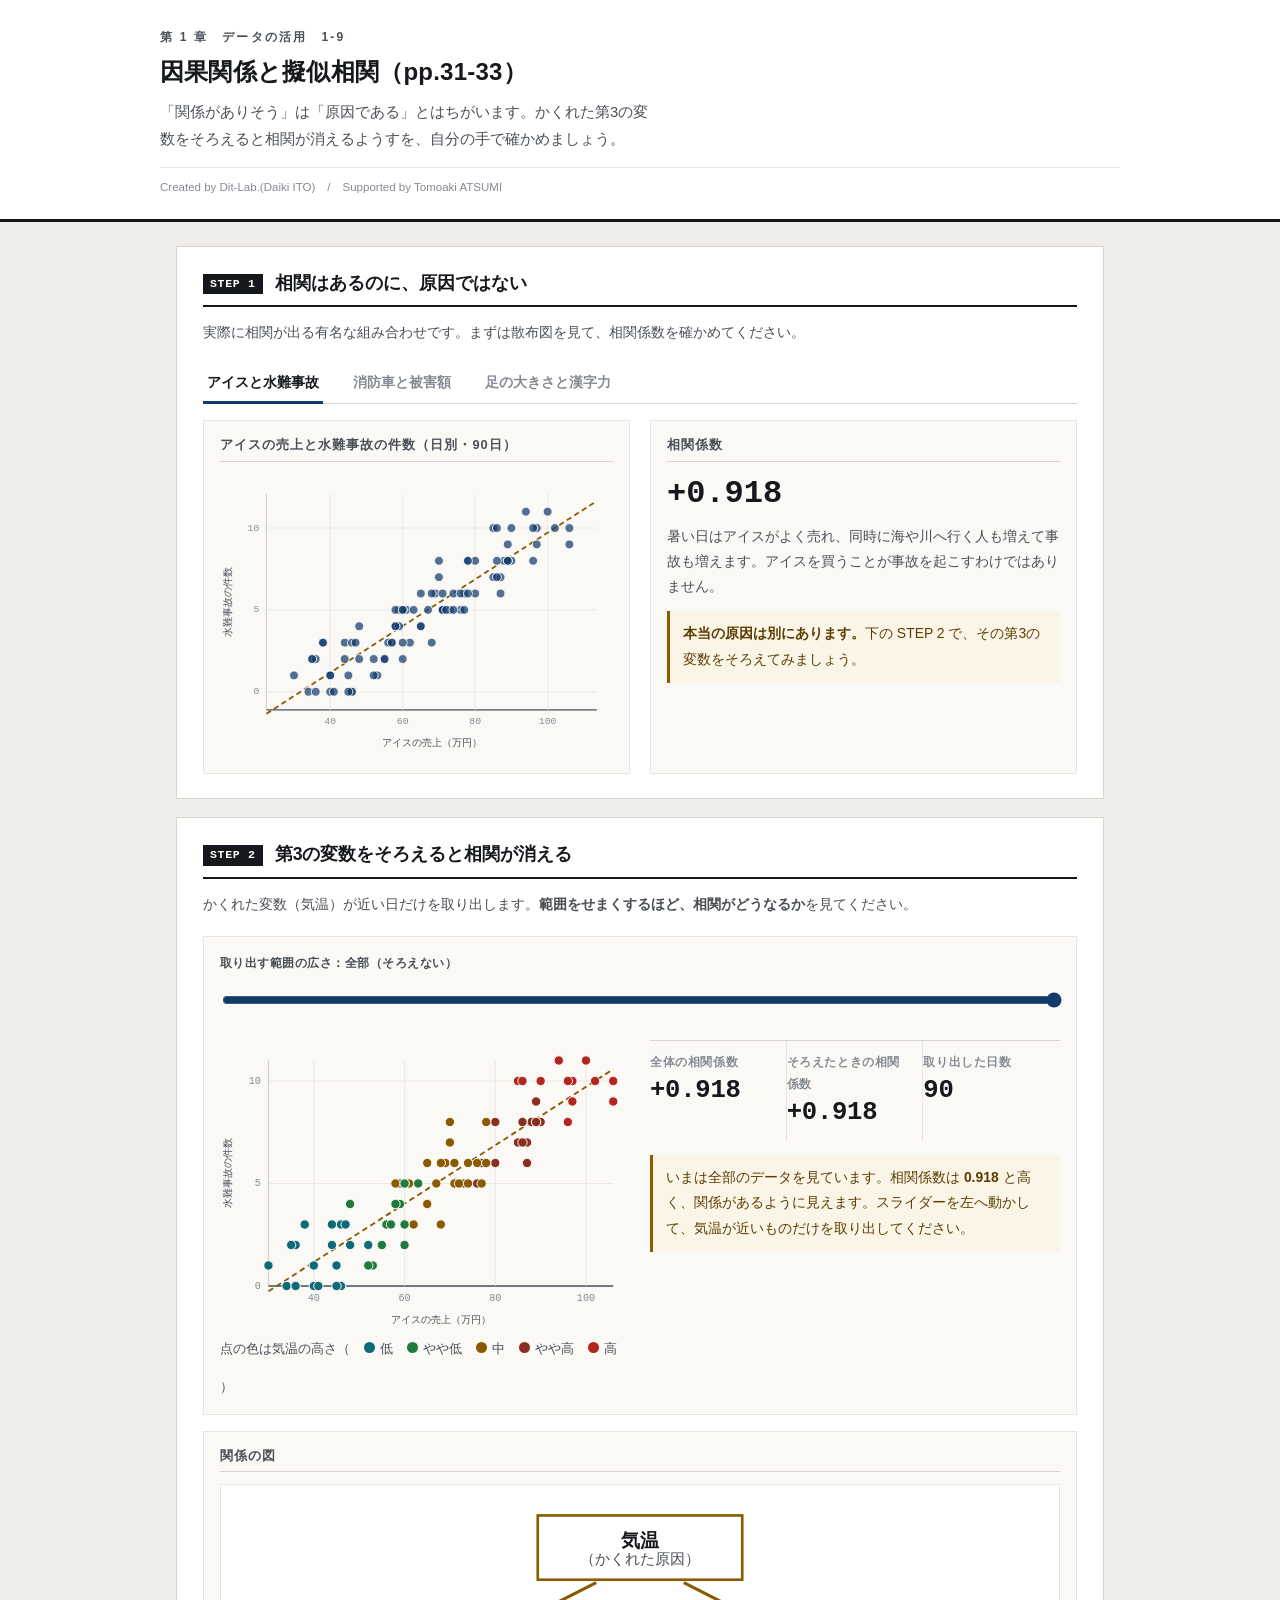
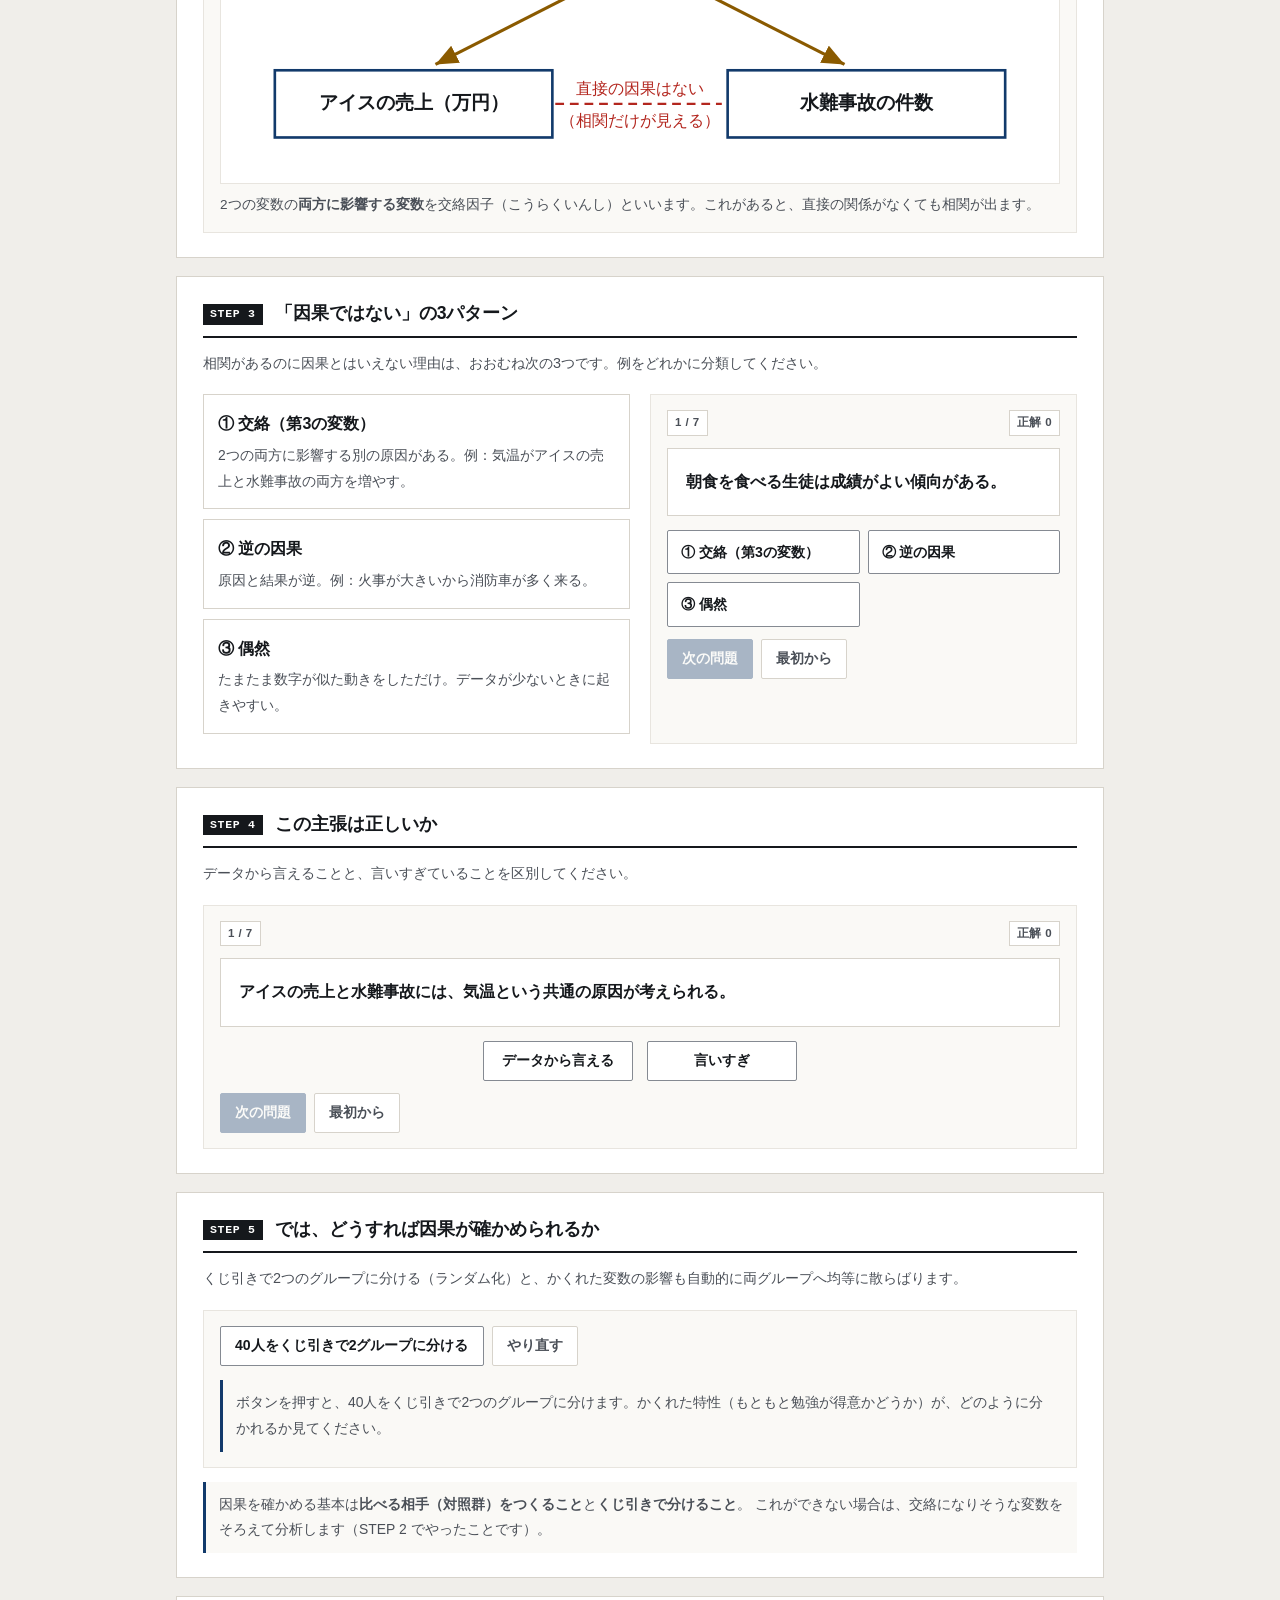
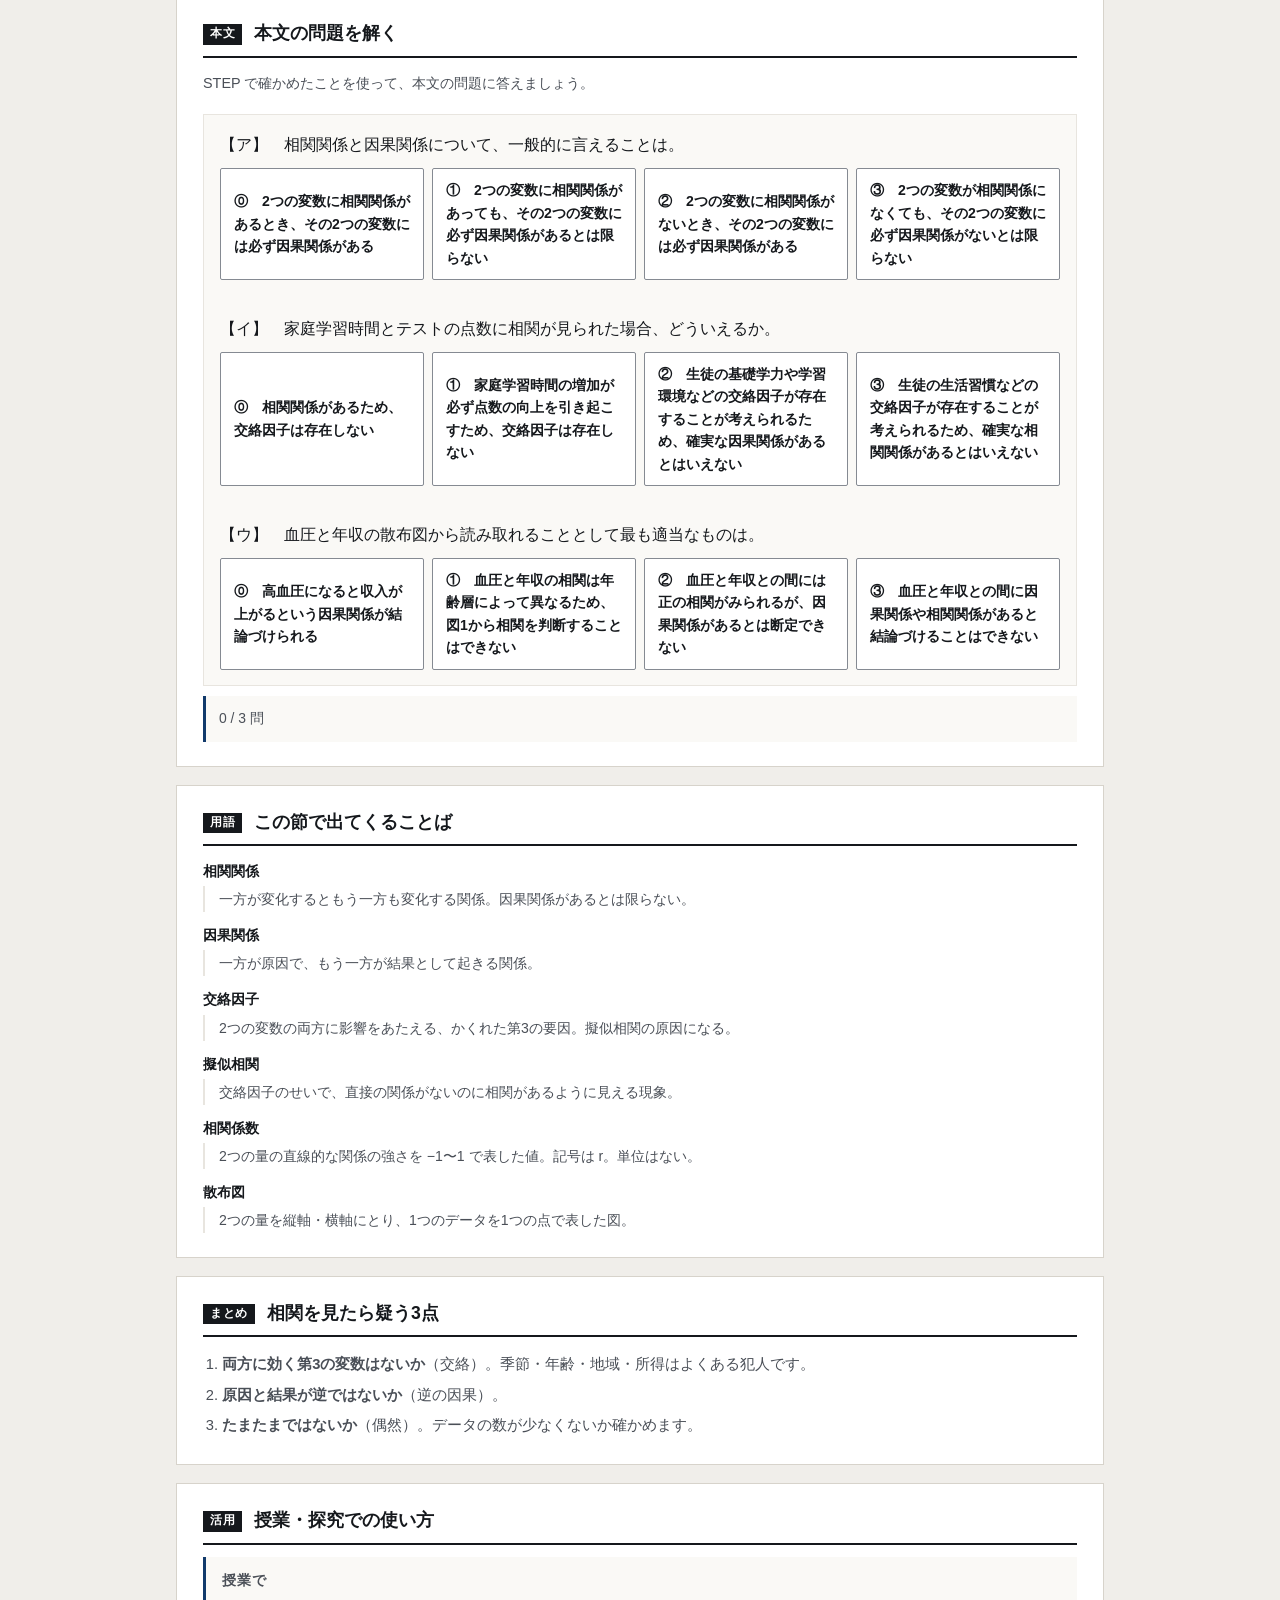
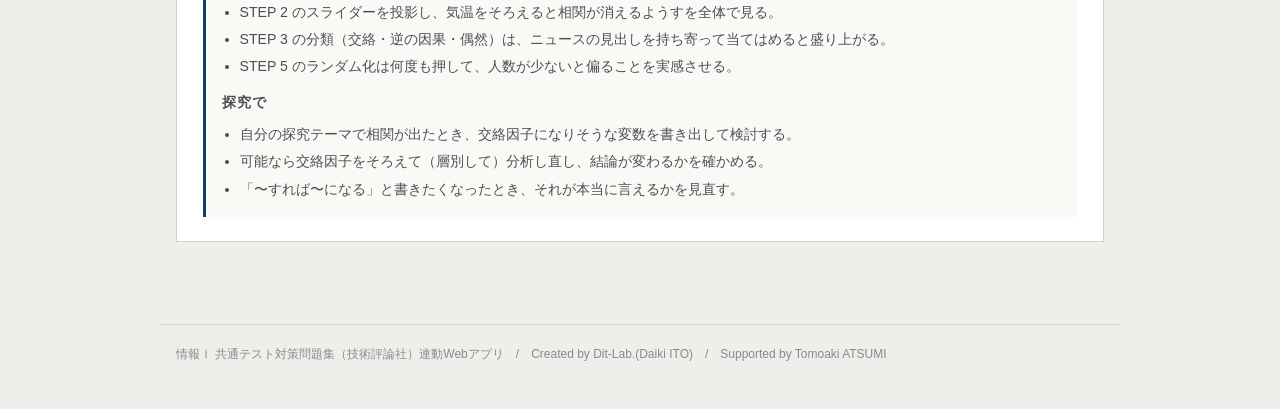
==== commit 9cec86ef: "chore: 不要ファイルを整理（ツールの作業ファイル・未使用JS・残骸画像） - .omc/ .serena/ __pycache__/ を削除し .gitignore に追加 - 各アプリが実際に" ====
--- a/index.html
+++ b/index.html
@@ -188,7 +188,6 @@
   情報Ⅰ 共通テスト対策問題集（技術評論社）連動Webアプリ　/　Created by Dit-Lab.(Daiki ITO)　/　Supported by Tomoaki ATSUMI
 </footer>
 
-<script src="js/tools.js?v=c07db610"></script>
 <script src="js/chart.js?v=fb6e3be1"></script>
 <script src="js/terms.js?v=01bda077"></script>
 <script src="js/quiz.js?v=5d6779cc"></script>
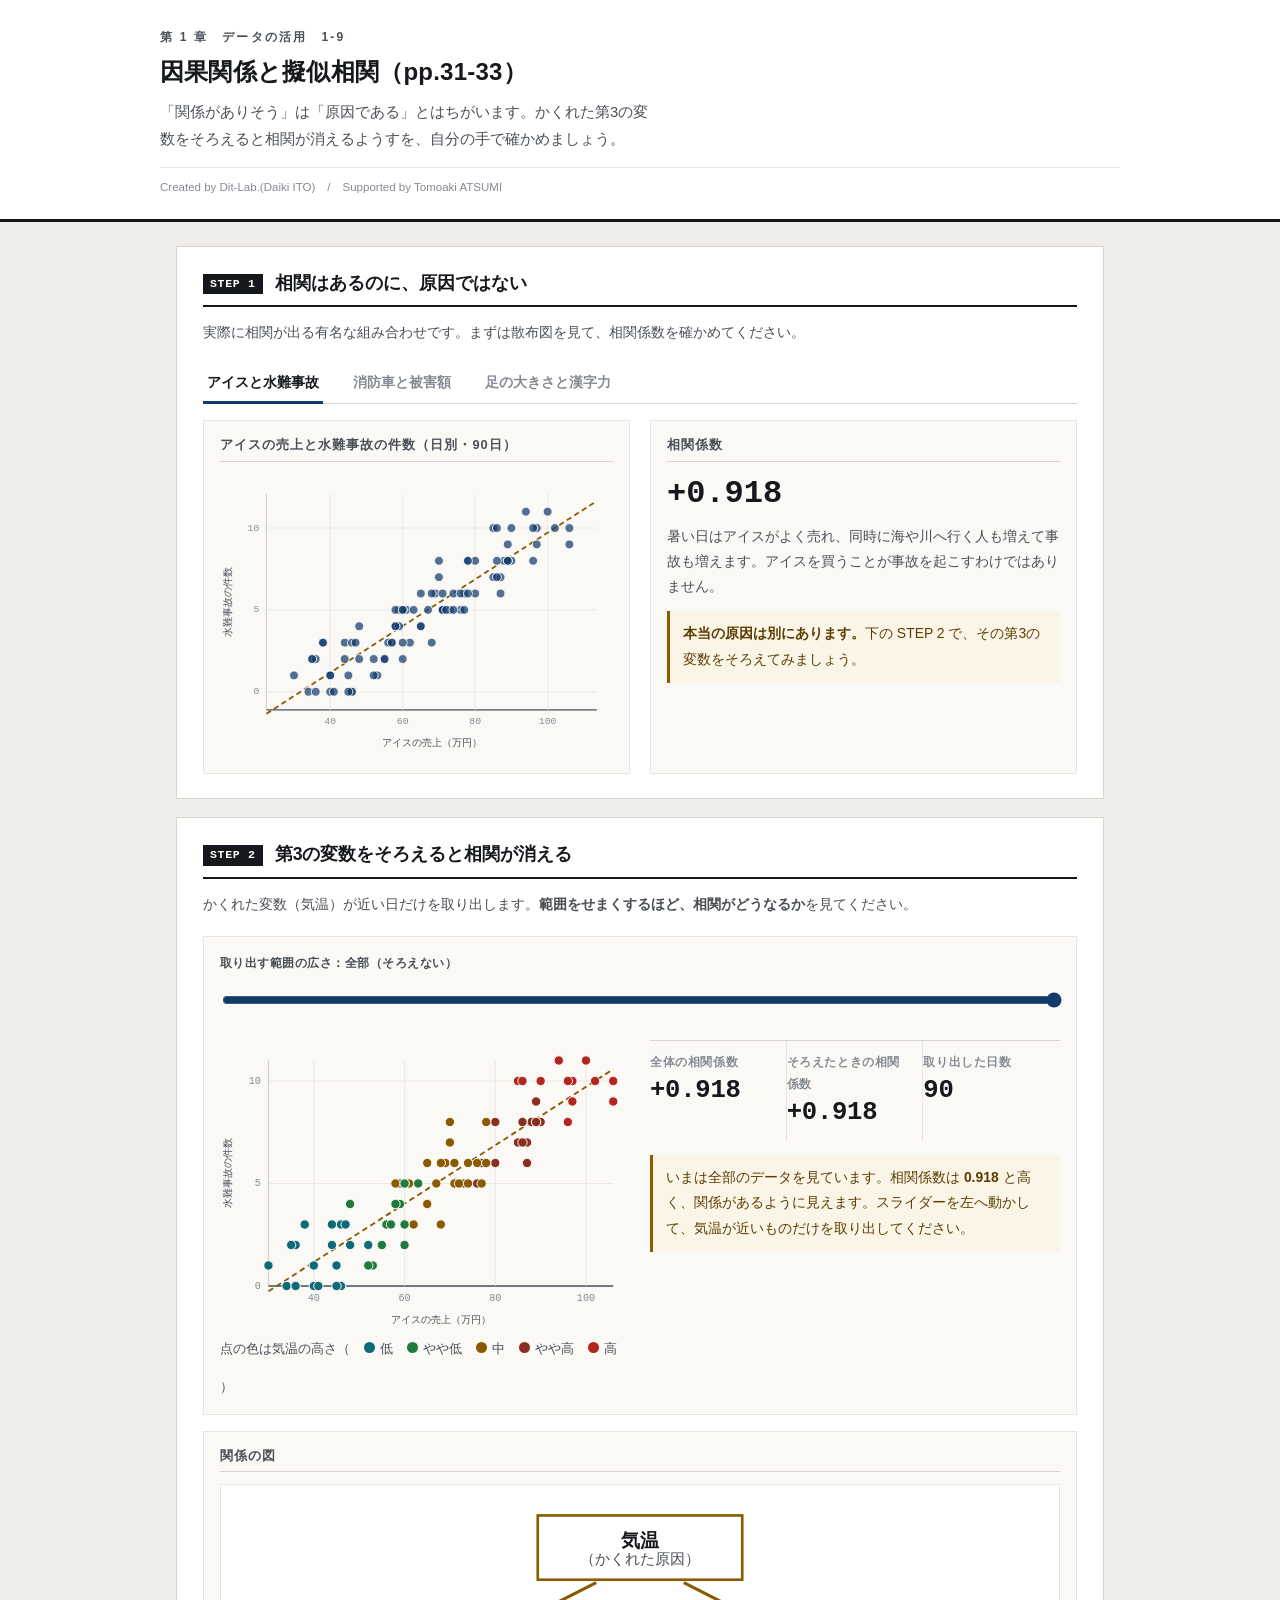
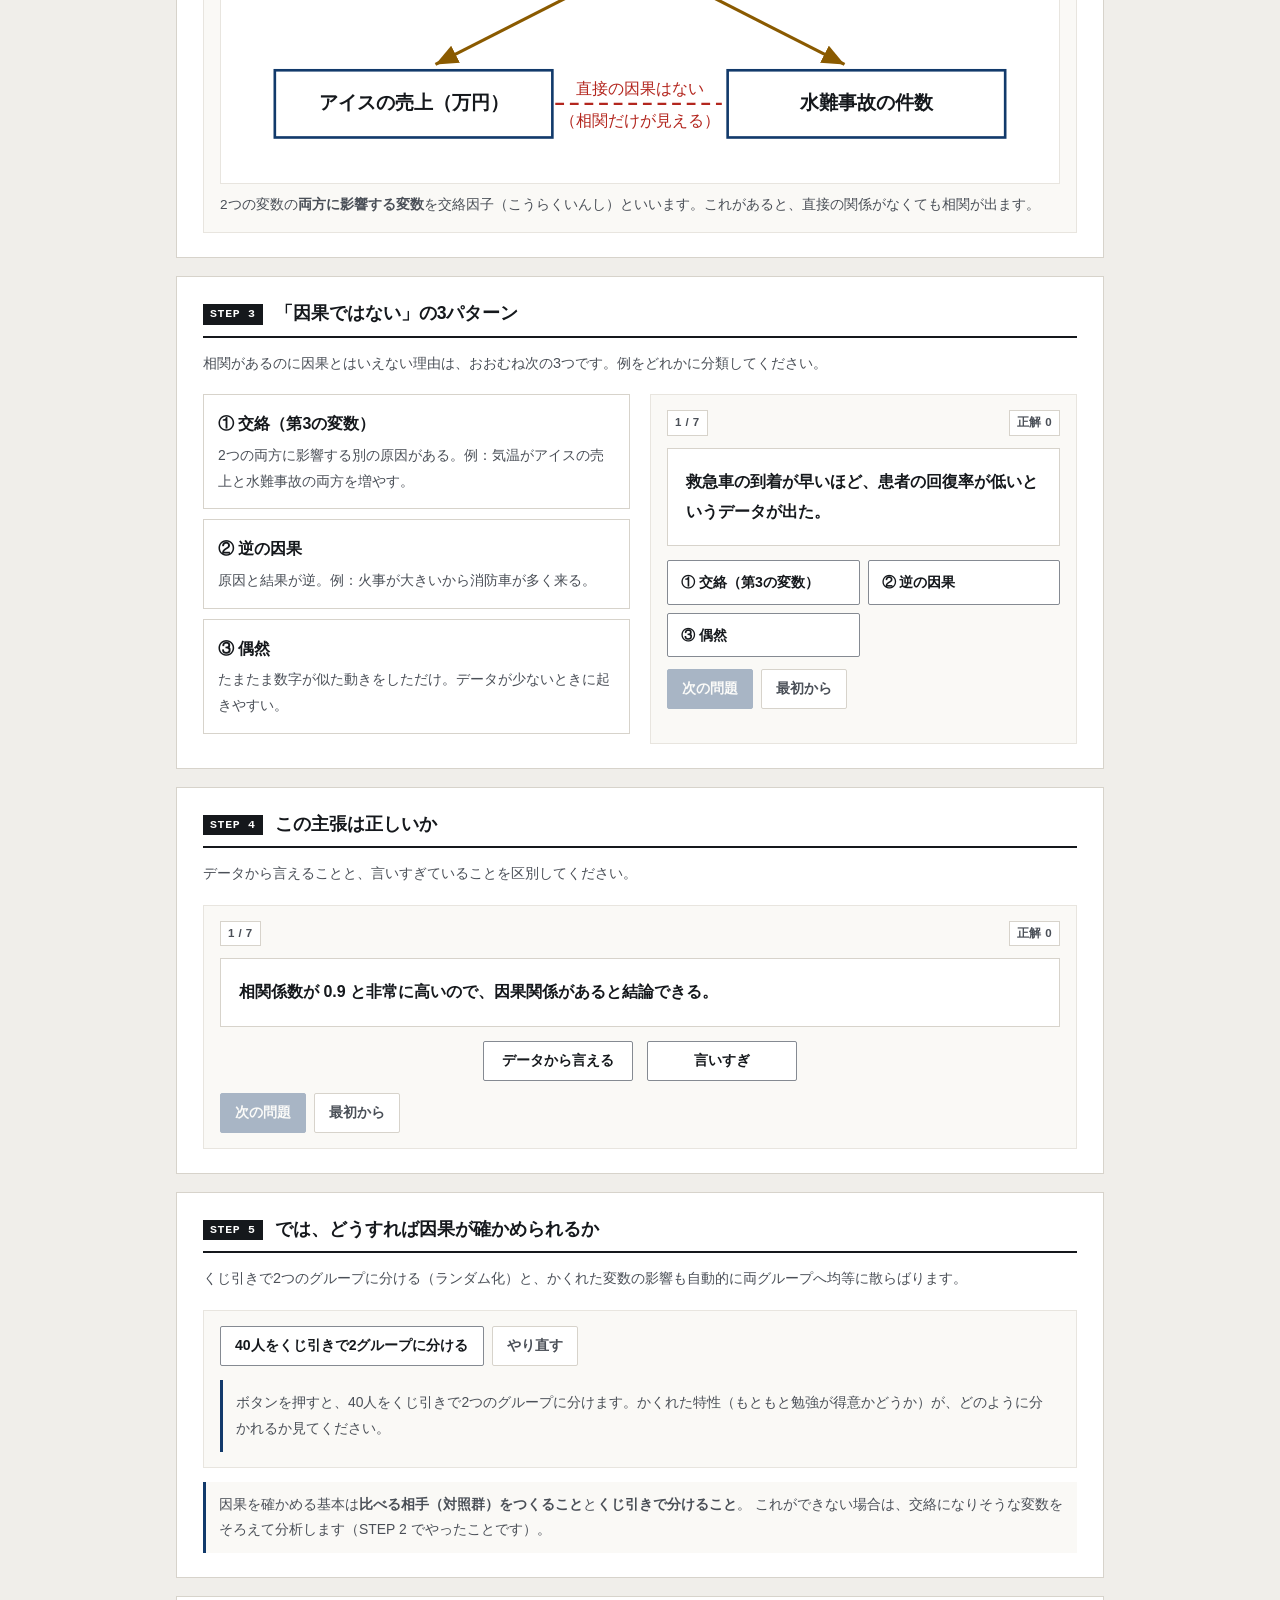
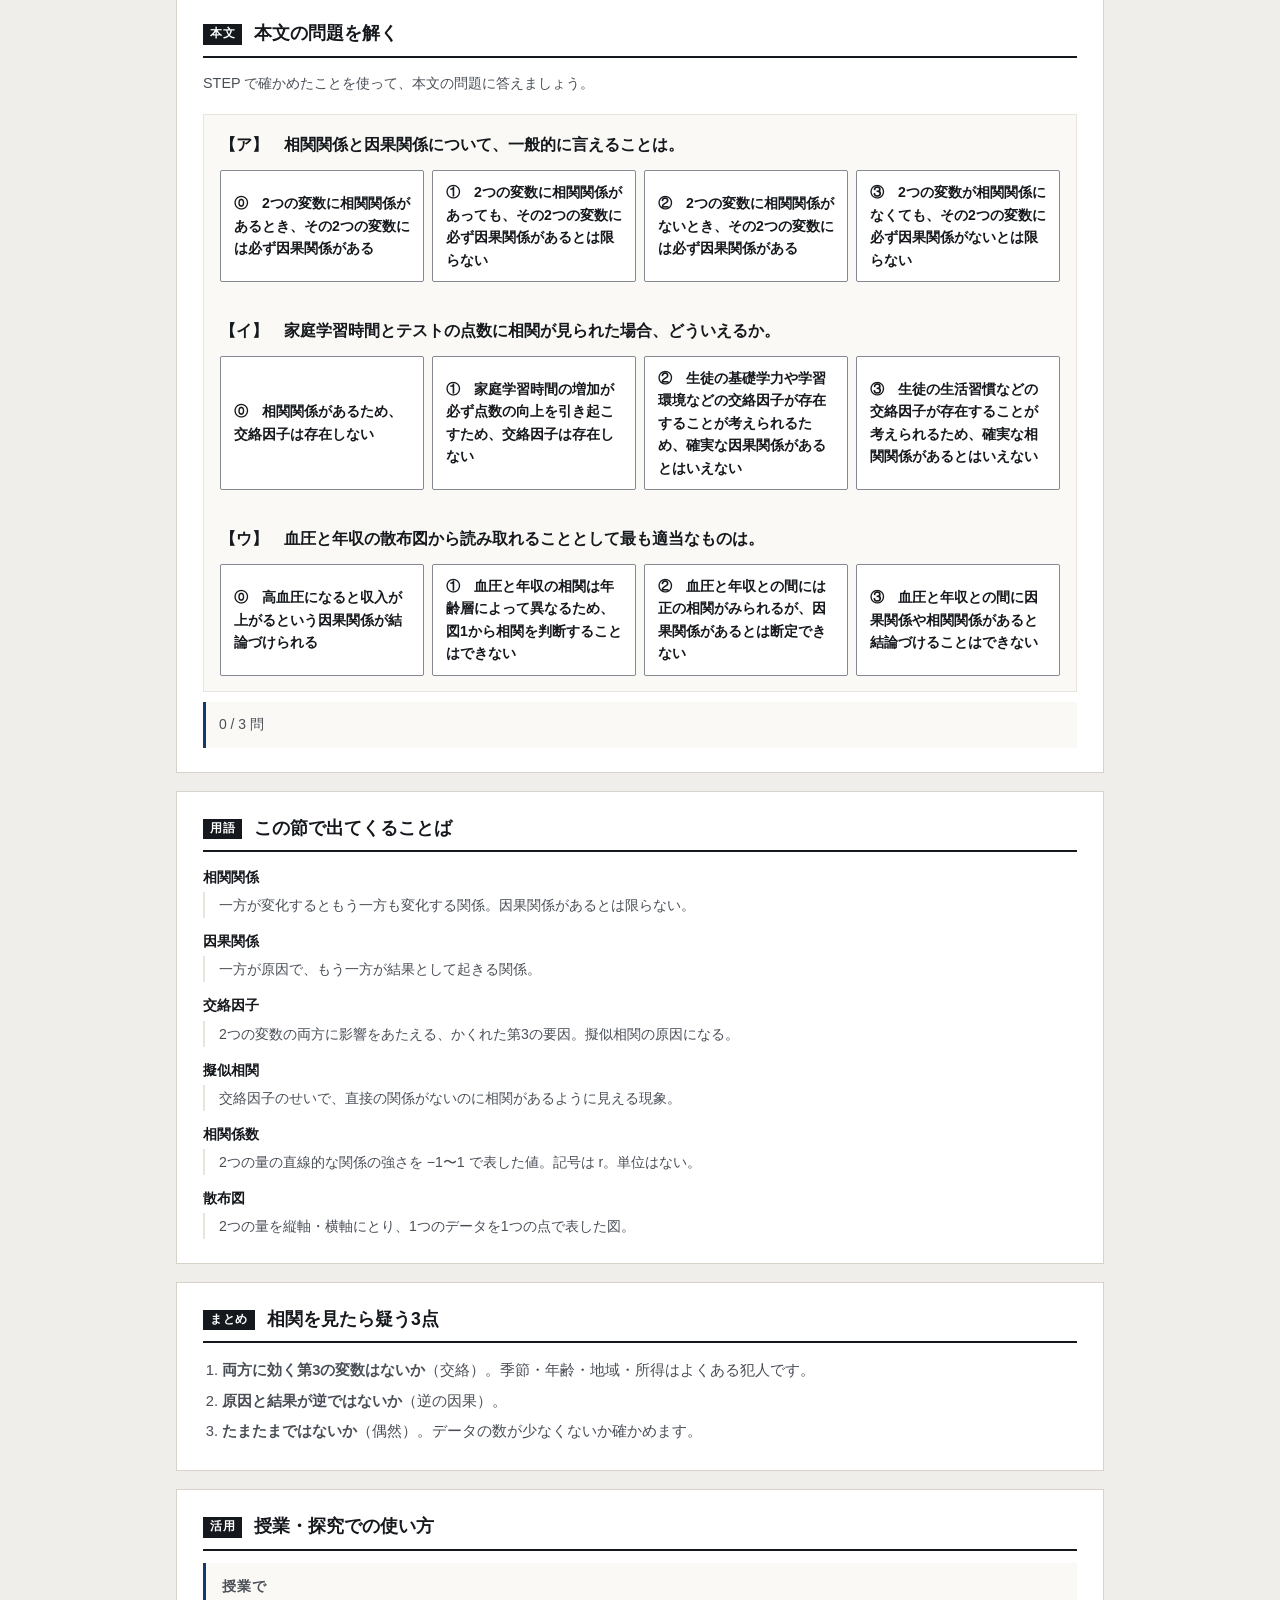
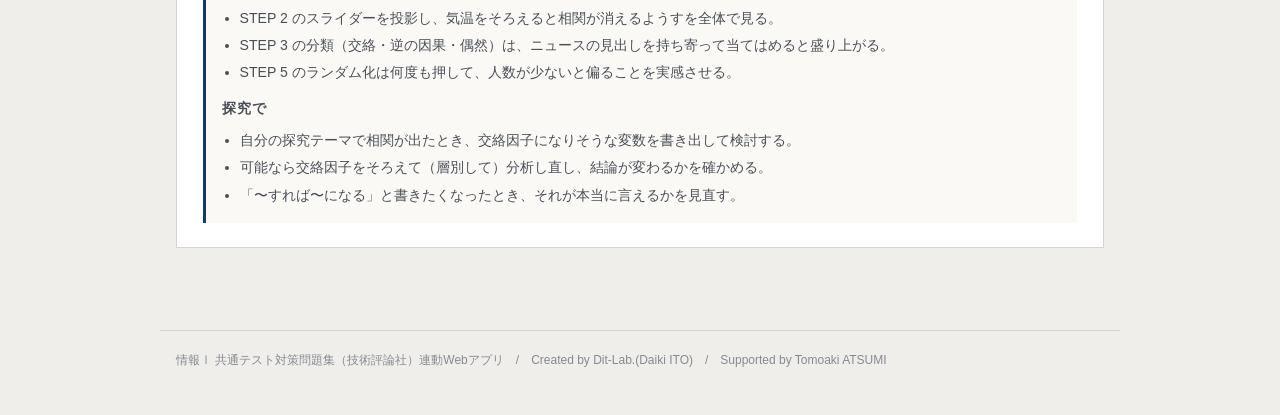
==== commit 16196249: "fix: 設問見出しのレイアウト不具合を修正（.qhead→.pq）" ====
--- a/index.html
+++ b/index.html
@@ -6,7 +6,7 @@
 <title>因果関係と擬似相関｜情報Ⅰ共通テスト対策問題集</title>
 <meta name="description" content="「関係がありそう」は「原因である」とはちがいます。かくれた第3の変数をそろえると相関が消えるようすを、自分の手で確かめましょう。">
 <link rel="icon" href="data:image/svg+xml,%3Csvg xmlns=%22http://www.w3.org/2000/svg%22 viewBox=%220 0 32 32%22%3E%3Crect width=%2232%22 height=%2232%22 fill=%22%2315181c%22/%3E%3Ctext x=%2216%22 y=%2222%22 font-size=%2218%22 font-family=%22monospace%22 fill=%22%23fff%22 text-anchor=%22middle%22%3E01%3C/text%3E%3C/svg%3E">
-<link rel="stylesheet" href="css/style.css?v=239696b1">
+<link rel="stylesheet" href="css/style.css?v=ea93572e">
 <link rel="stylesheet" href="css/app.css?v=c2bbabc5">
 </head>
 <body>
@@ -190,7 +190,7 @@
 
 <script src="js/chart.js?v=fb6e3be1"></script>
 <script src="js/terms.js?v=01bda077"></script>
-<script src="js/quiz.js?v=5d6779cc"></script>
+<script src="js/quiz.js?v=13402362"></script>
 <script src="js/app.js?v=0b6ff65b"></script>
 </body>
 </html>
--- a/css/style.css
+++ b/css/style.css
@@ -68,6 +68,7 @@
 .grid{display:grid; gap:20px}
 .grid > *{min-width:0}          /* 子の中身で列が広がるのを防ぐ */
 @media(min-width:800px){ .grid.c2{grid-template-columns:1fr 1fr} }
+@media(min-width:800px){ .grid.c21{grid-template-columns:1.45fr 1fr} }
 
 .panel{border:1px solid var(--rule-2); background:var(--paper-2); padding:15px 16px; min-width:0}
 .panel > h3{
@@ -225,7 +226,7 @@
   .dg-c, .dg-h{ min-width:110px }
 }
 @media (max-width:820px){
-  .grid.c2{grid-template-columns:1fr}
+  .grid.c2,.grid.c21{grid-template-columns:1fr}
   .dg-scroll{max-height:340px}
   .filebox{flex-direction:column; align-items:stretch}
   .filebox .sel{max-width:100%}
@@ -267,3 +268,13 @@
   cursor:pointer; font-size:.88rem; max-width:100%; text-align:left; font-family:inherit; color:var(--ink)}
 .cards .c:hover{background:var(--warn-bg)}
 .cards .c.used{opacity:.35; pointer-events:none}
+
+/* --- 予想してから実行 --- */
+.pmark{display:inline-block; background:var(--accent); color:#fff; font-size:.7rem; font-weight:700;
+  letter-spacing:.08em; padding:2px 7px; border-radius:2px; margin-right:8px; vertical-align:2px}
+input.pin{font-size:1.05rem; padding:7px 10px; border:1px solid var(--rule); border-radius:3px;
+  width:9em; max-width:100%; background:#fff}
+.btn-row .unit{color:var(--muted); font-size:.9rem}
+.choice4 .btn.on{border-color:var(--accent); box-shadow:inset 0 0 0 1px var(--accent); font-weight:700}
+/* 設問文の見出し（flex ではなく通常の段落。.qhead は左右振り分け用なので用途が別） */
+.pq{margin:0 0 10px; font-weight:700; line-height:1.85}
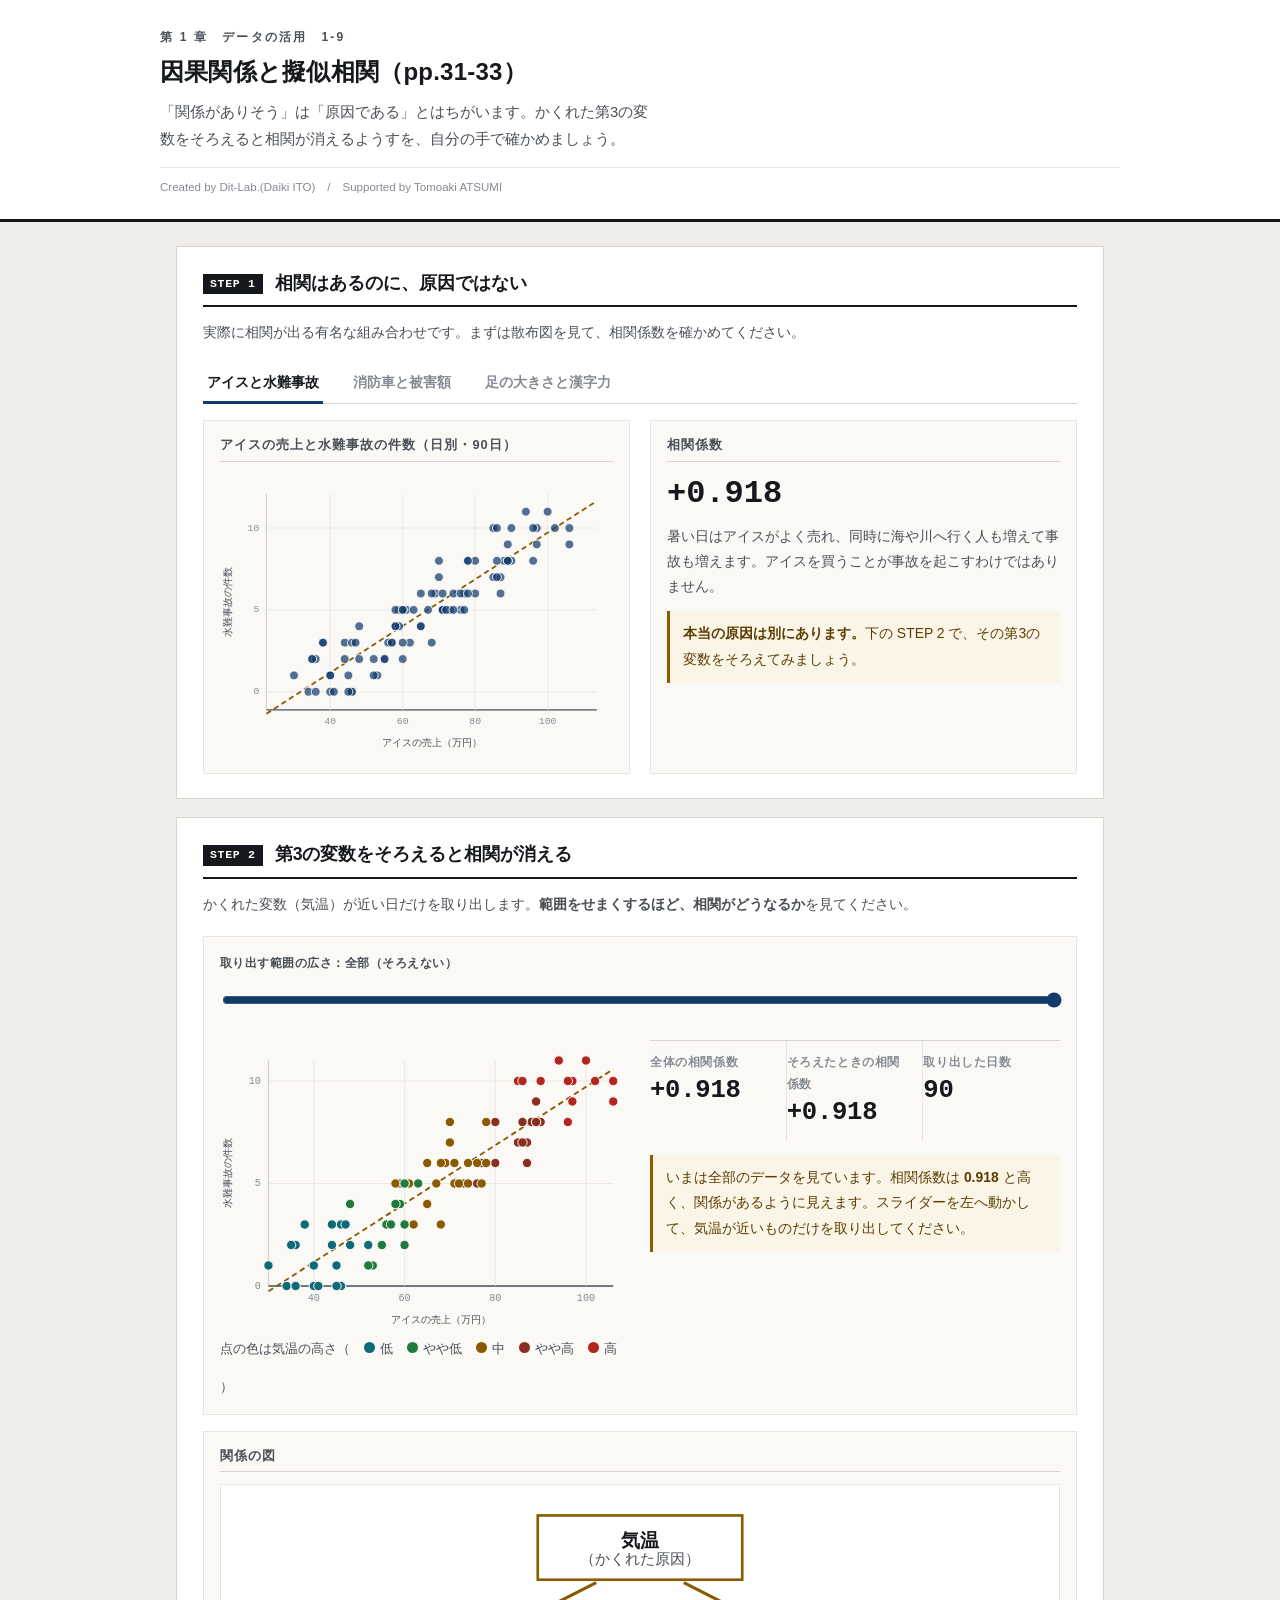
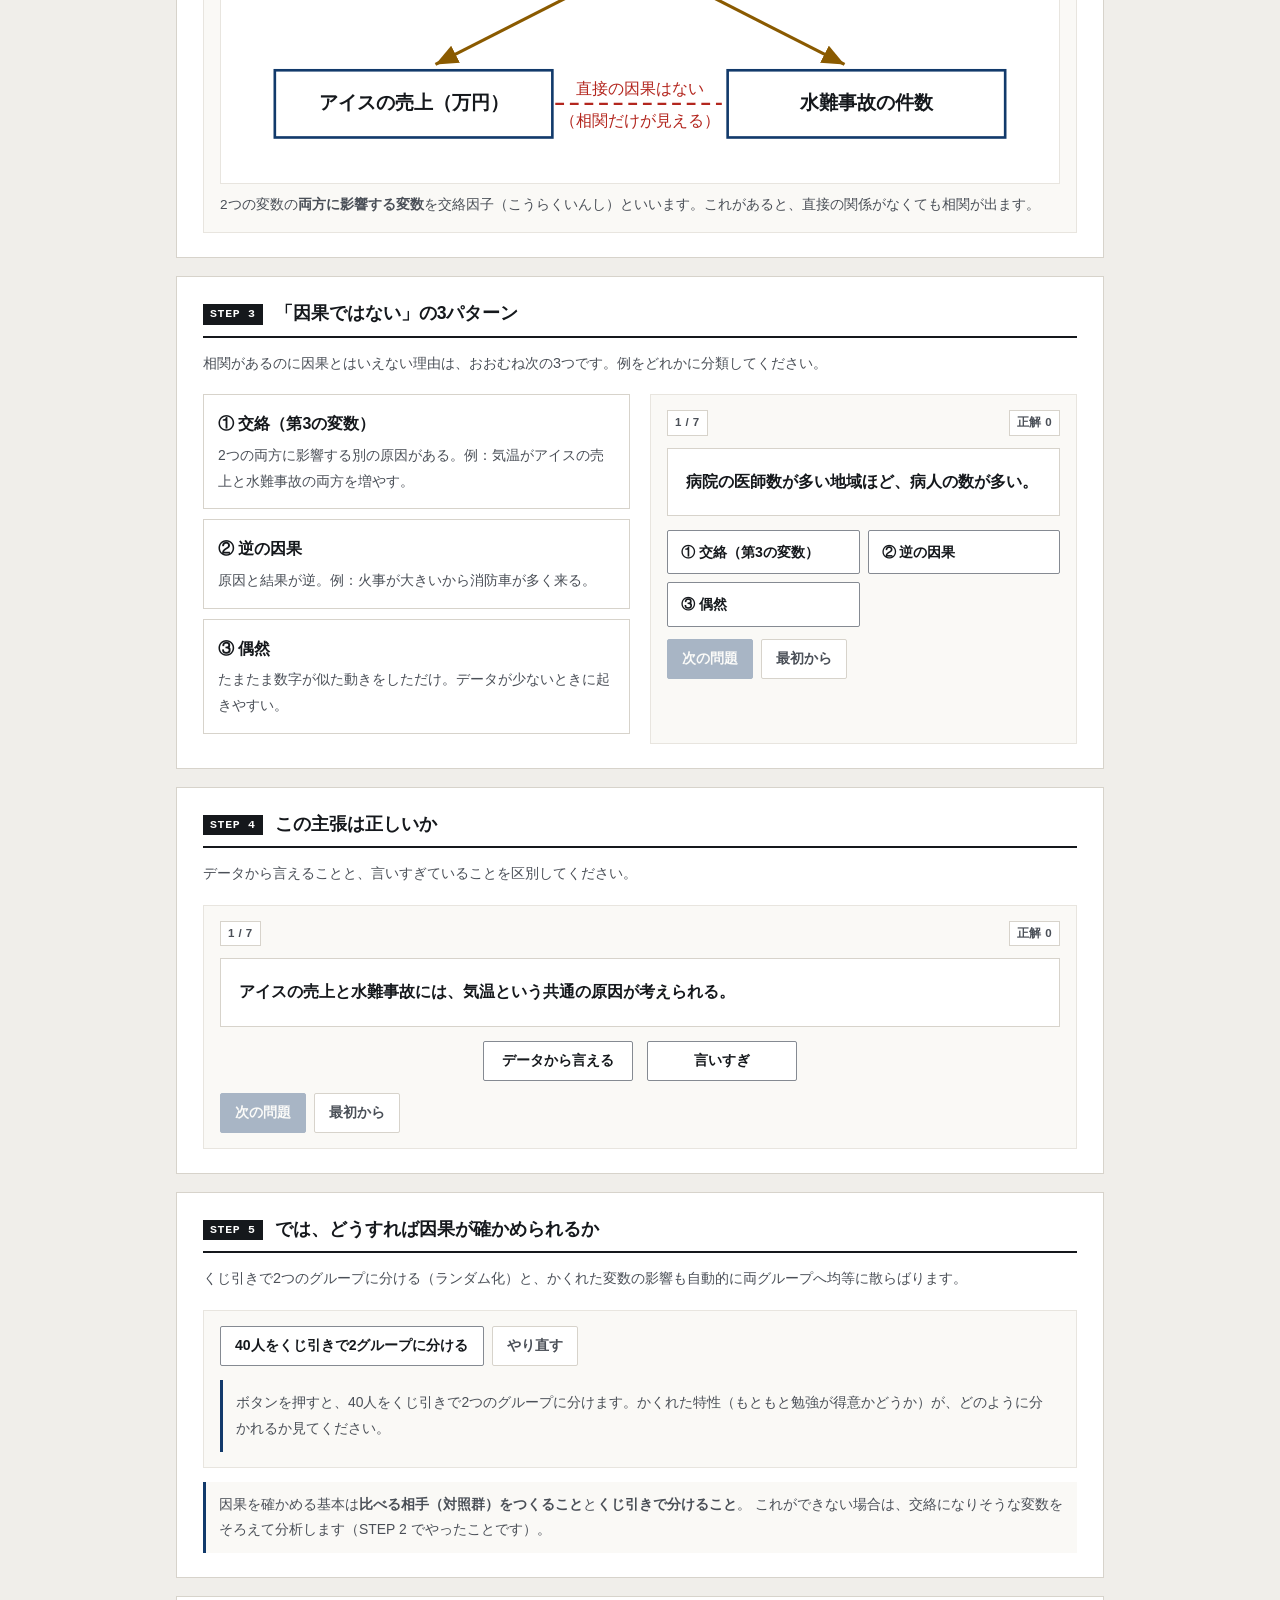
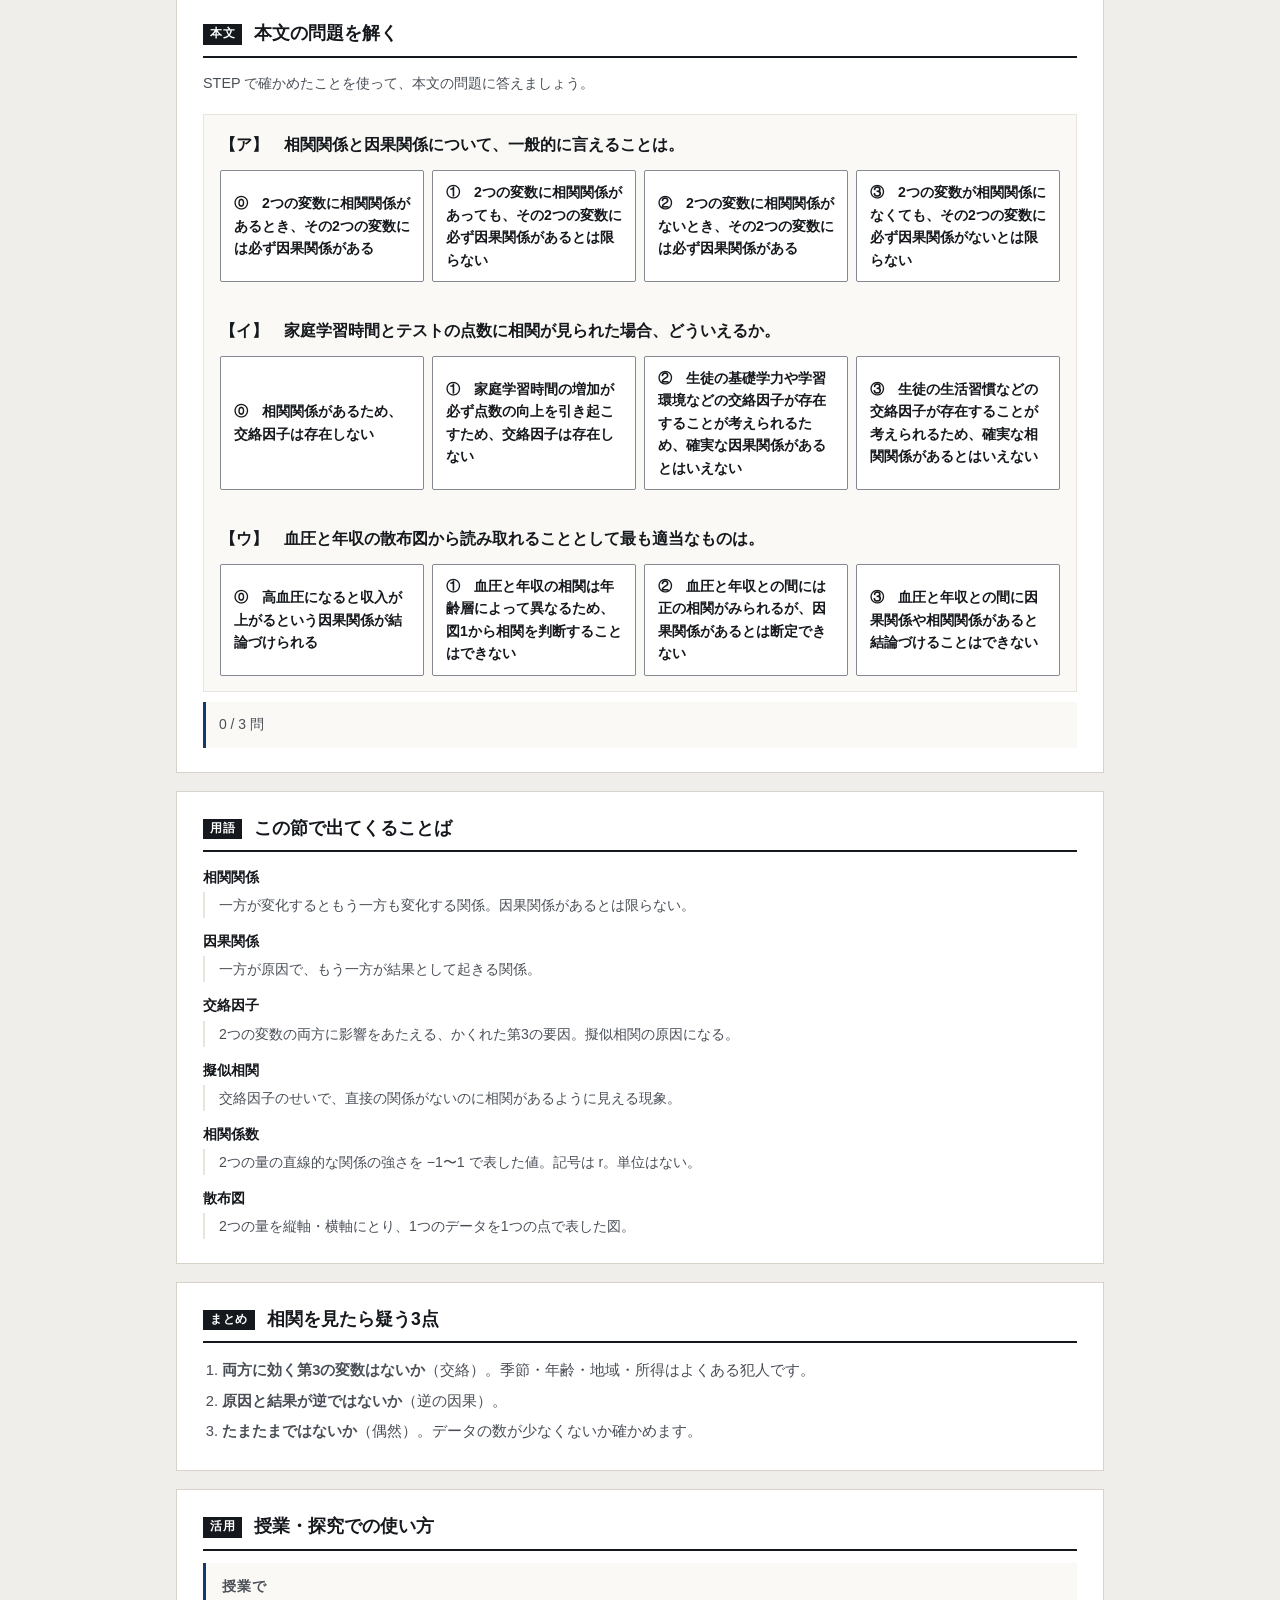
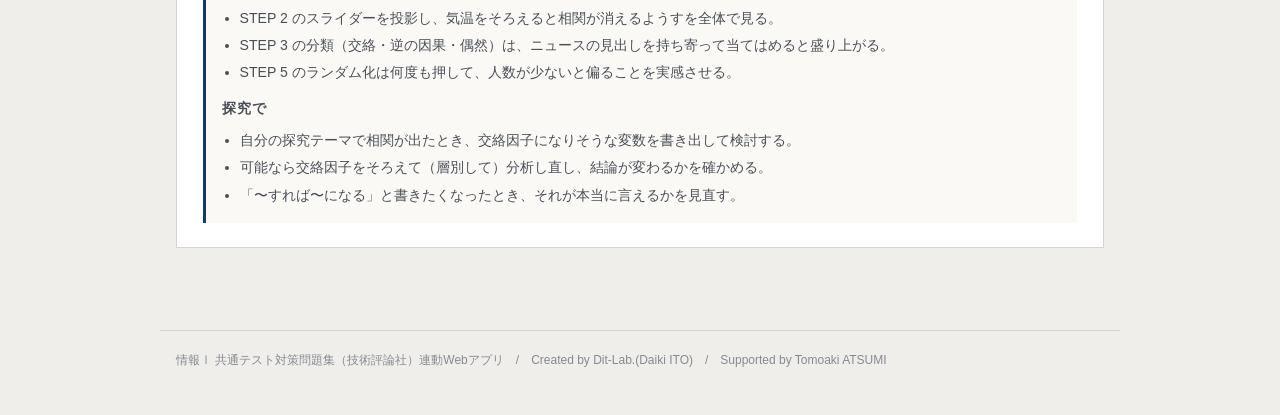
==== commit 283fc53b: "fix: 解説文が折り返さず画面からはみ出す場合がある不具合を修正" ====
--- a/index.html
+++ b/index.html
@@ -6,7 +6,7 @@
 <title>因果関係と擬似相関｜情報Ⅰ共通テスト対策問題集</title>
 <meta name="description" content="「関係がありそう」は「原因である」とはちがいます。かくれた第3の変数をそろえると相関が消えるようすを、自分の手で確かめましょう。">
 <link rel="icon" href="data:image/svg+xml,%3Csvg xmlns=%22http://www.w3.org/2000/svg%22 viewBox=%220 0 32 32%22%3E%3Crect width=%2232%22 height=%2232%22 fill=%22%2315181c%22/%3E%3Ctext x=%2216%22 y=%2222%22 font-size=%2218%22 font-family=%22monospace%22 fill=%22%23fff%22 text-anchor=%22middle%22%3E01%3C/text%3E%3C/svg%3E">
-<link rel="stylesheet" href="css/style.css?v=ea93572e">
+<link rel="stylesheet" href="css/style.css?v=1b60c856">
 <link rel="stylesheet" href="css/app.css?v=c2bbabc5">
 </head>
 <body>
--- a/css/style.css
+++ b/css/style.css
@@ -118,7 +118,7 @@
 table.tbl thead th{border-bottom:1.5px solid var(--ink); font-size:.76rem; color:var(--ink-2); font-weight:700; white-space:nowrap}
 .tbl-scroll{overflow-x:auto; -webkit-overflow-scrolling:touch; max-width:100%}
 
-.note{padding:10px 13px; font-size:.87rem; border-left:3px solid var(--ink-3); background:var(--paper-2)}
+.note{padding:10px 13px; font-size:.87rem; border-left:3px solid var(--ink-3); background:var(--paper-2); overflow-wrap:break-word; word-break:break-word}
 .note.ok{background:var(--ok-bg); border-left-color:var(--ok); color:#123f22}
 .note.ng{background:var(--ng-bg); border-left-color:var(--ng); color:#6d1a15}
 .note.info{background:var(--paper-2); border-left-color:var(--accent); color:var(--ink-2)}
